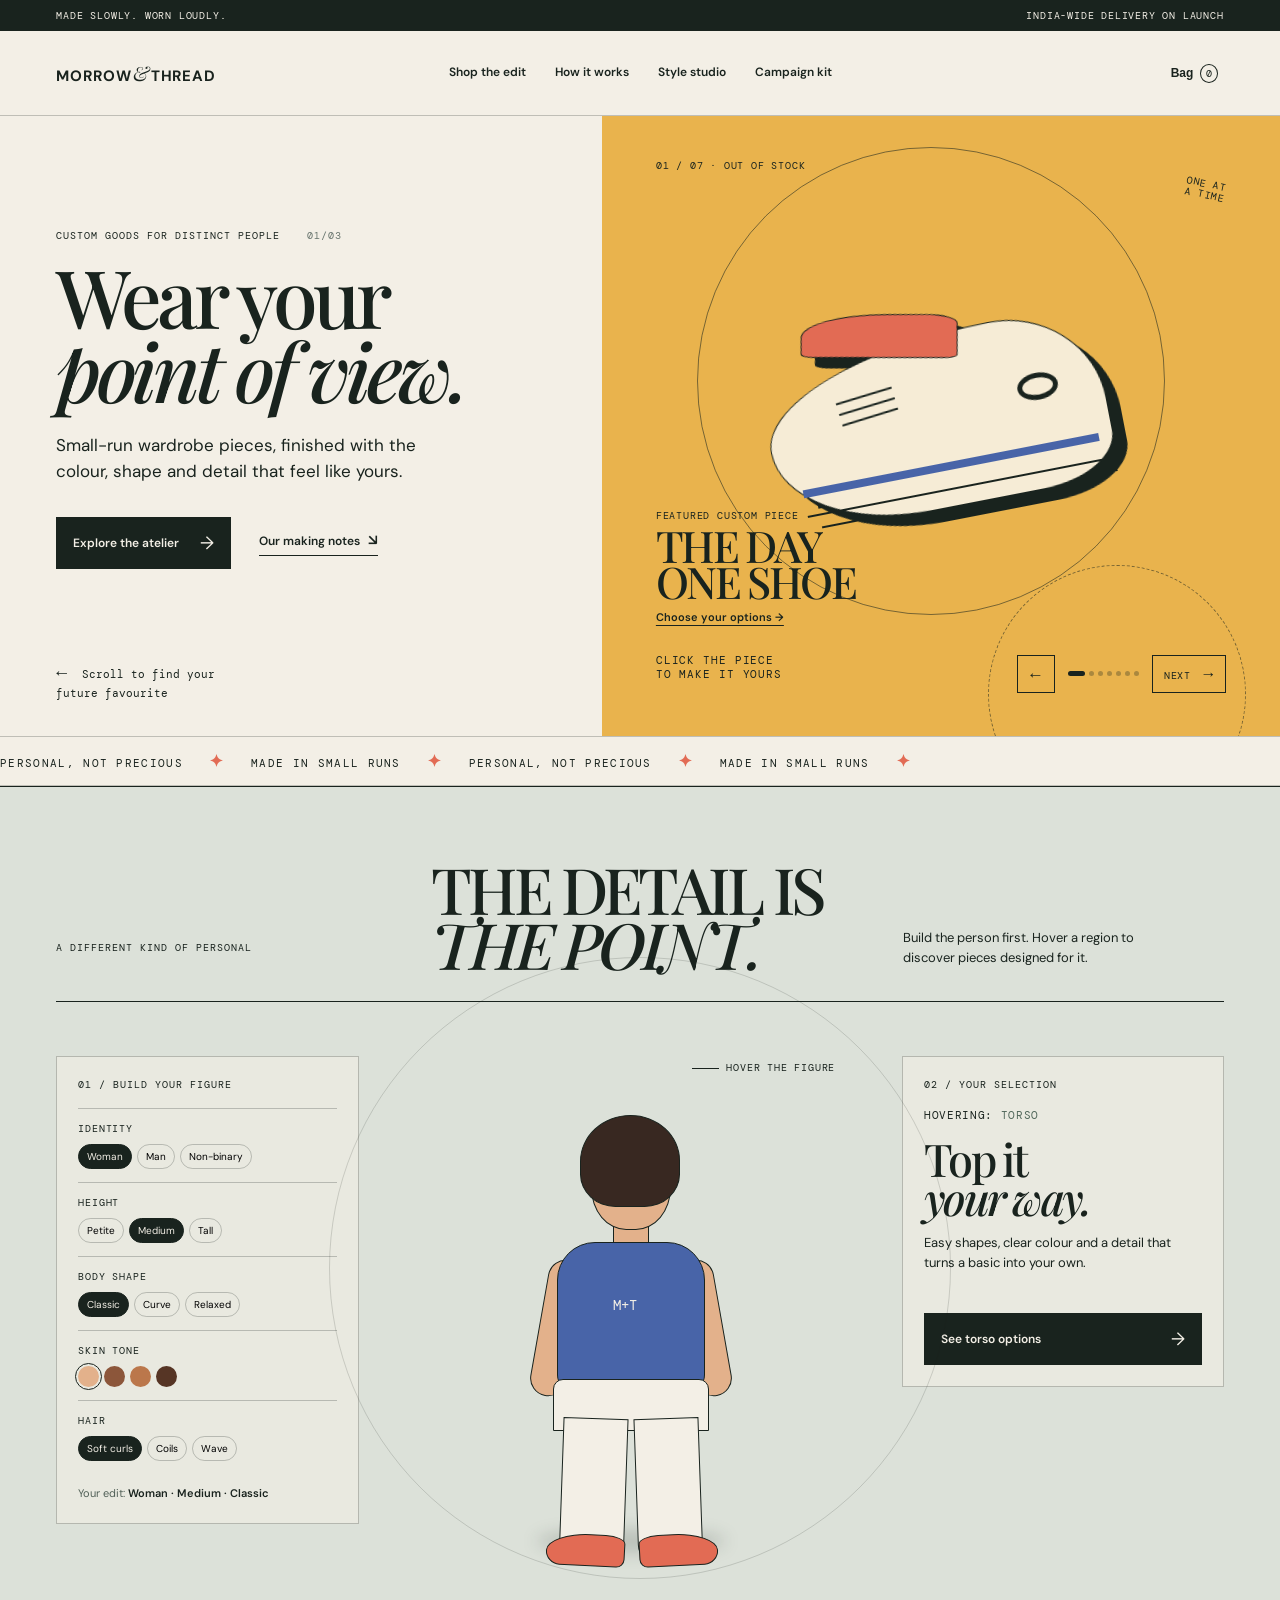
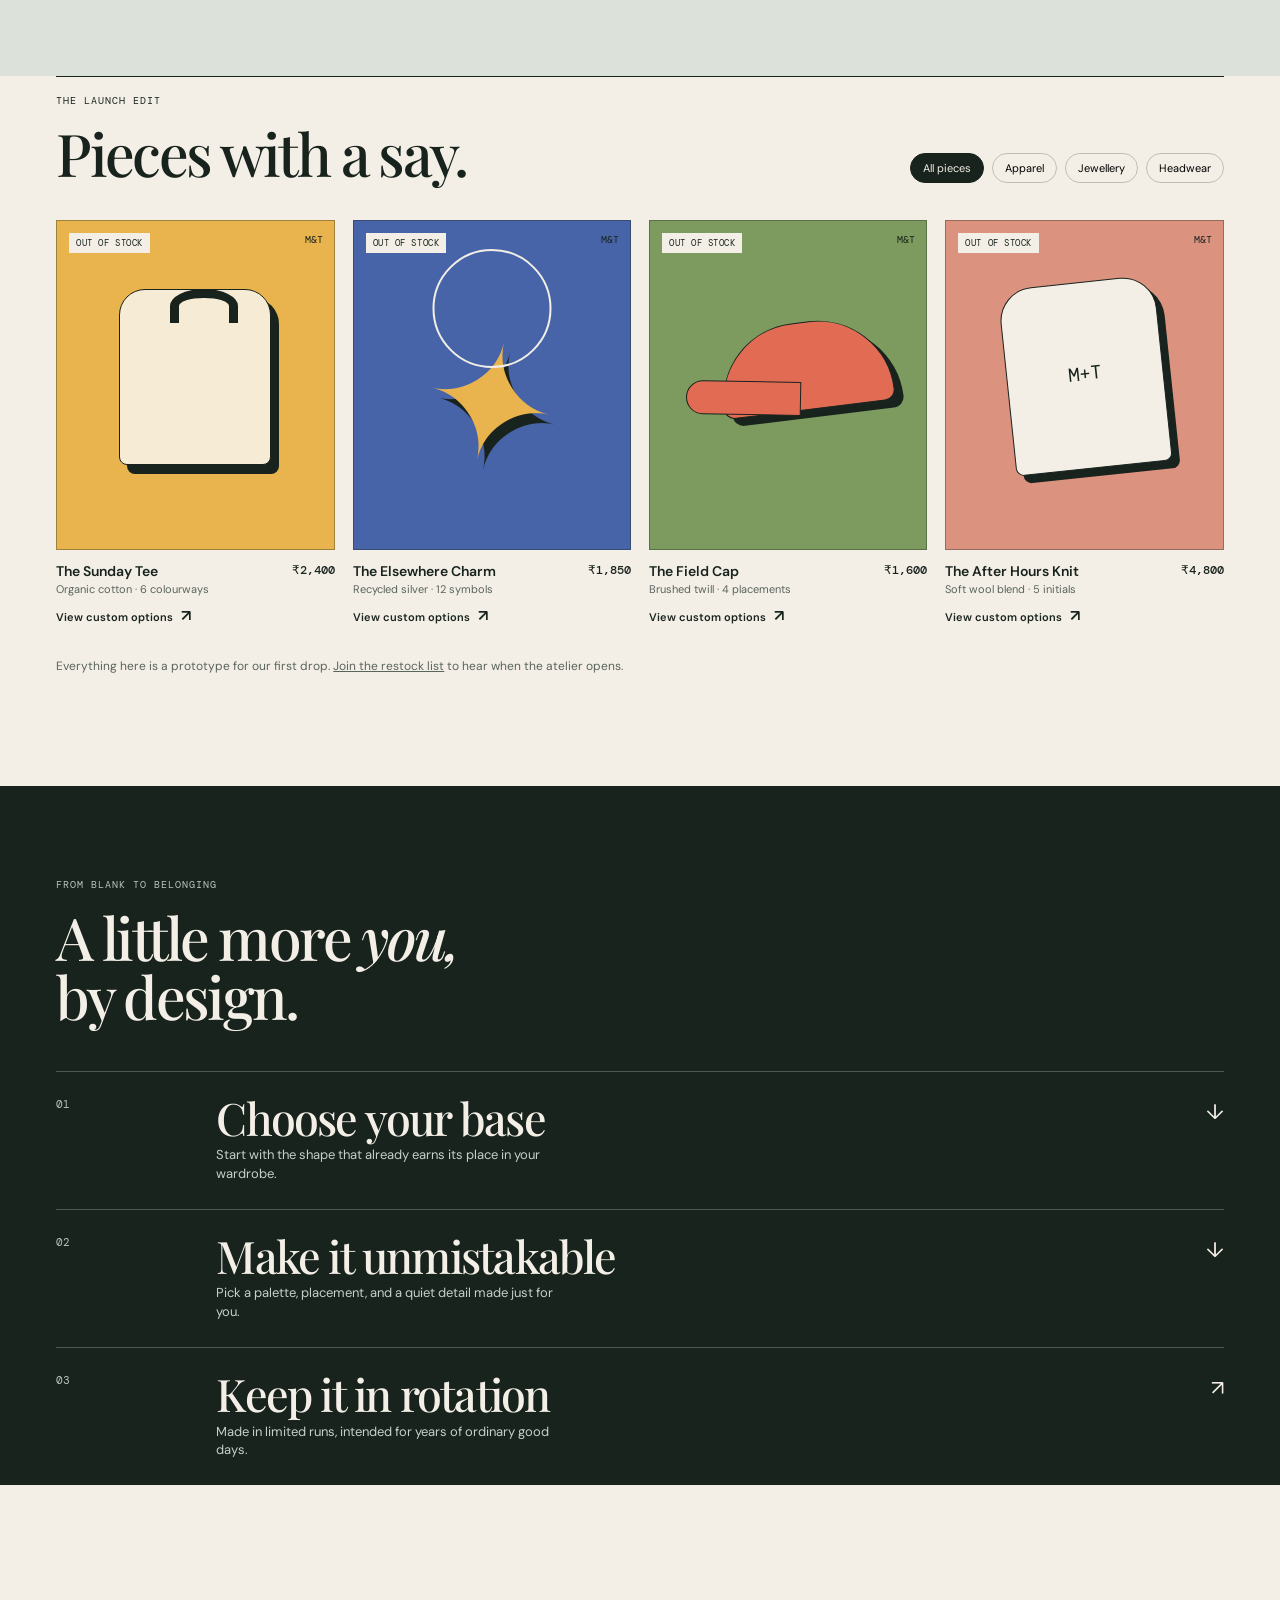
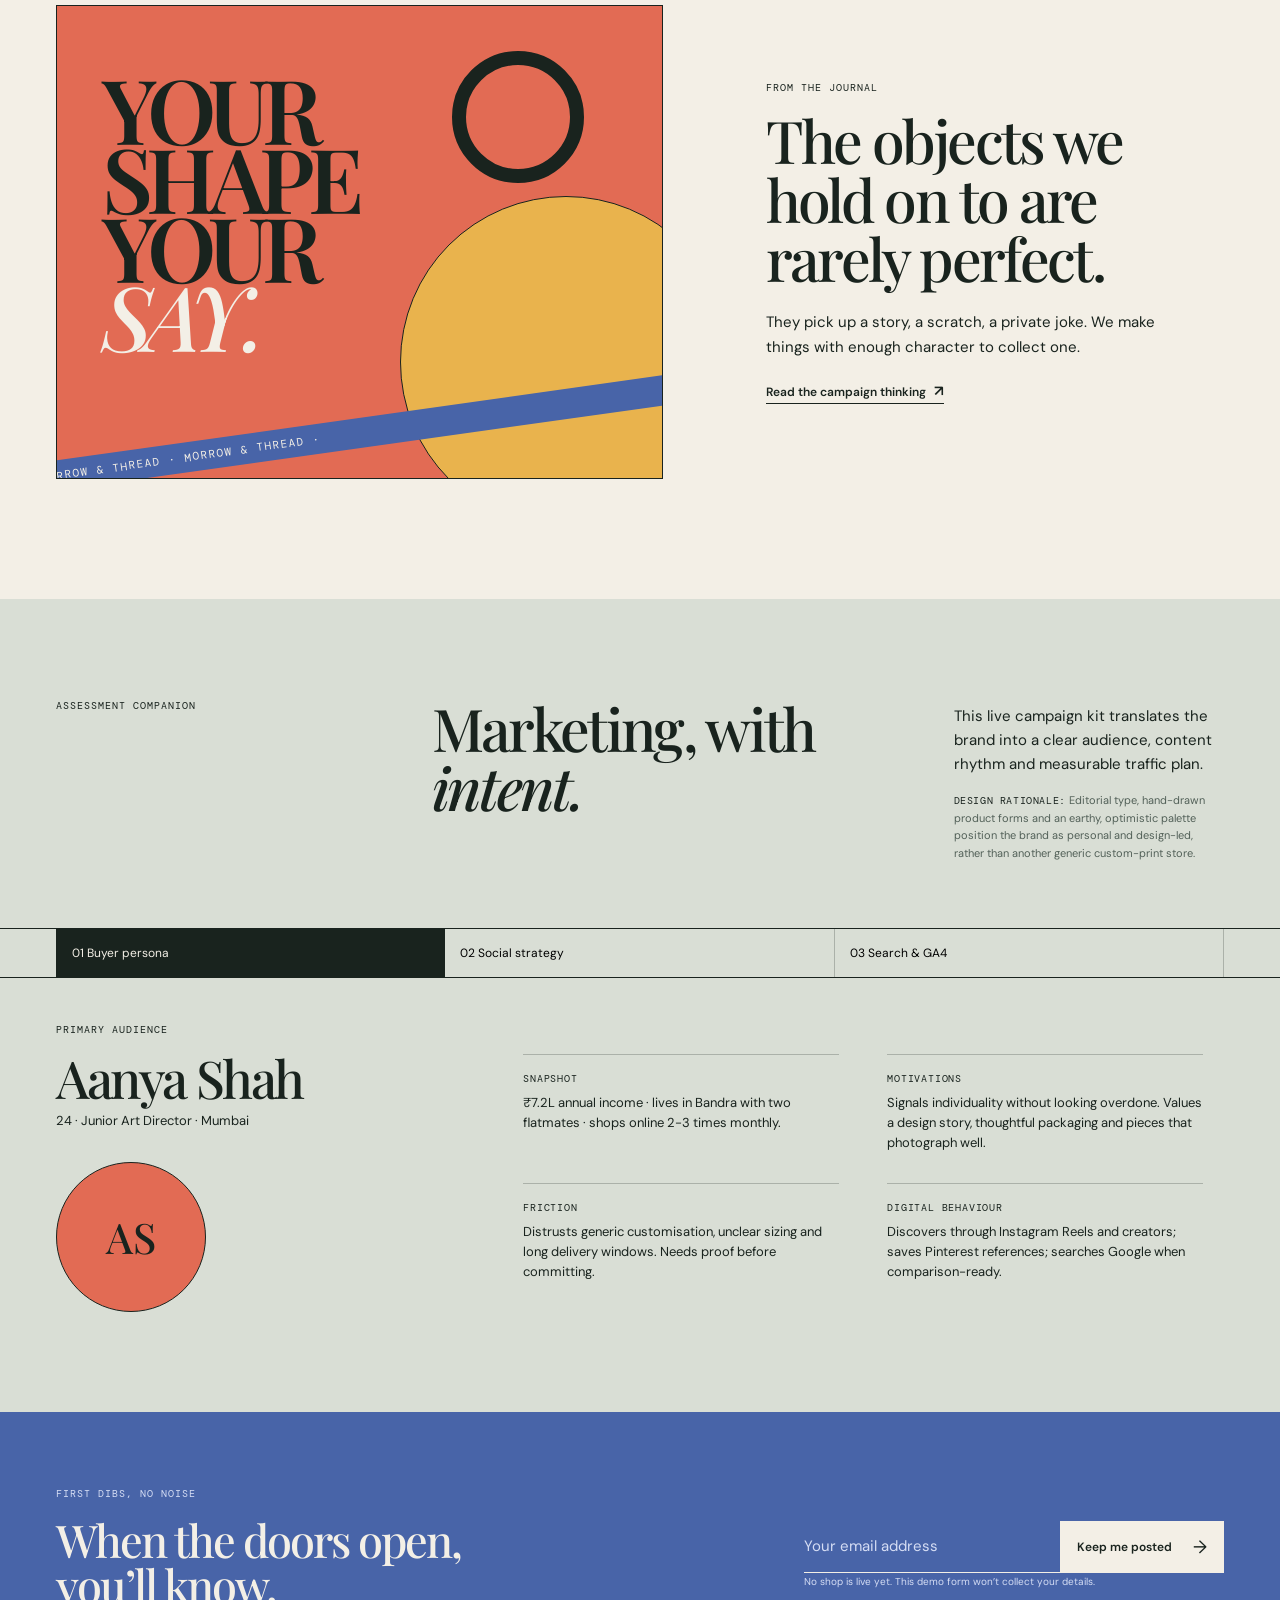
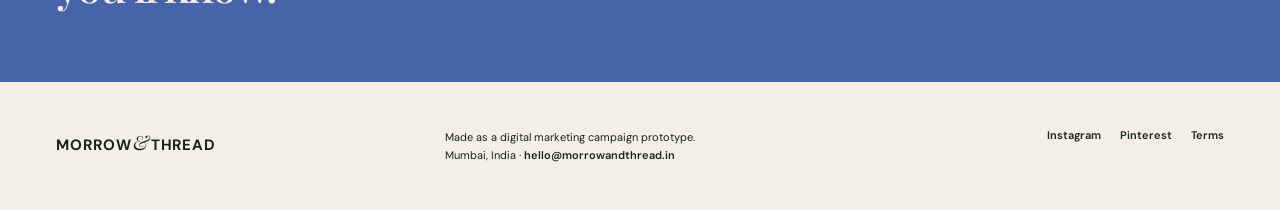
==== index.html @ e5c6a252 "Initial commit from Codex workspace" ====
<!doctype html>
<html lang="en">
  <head>
    <meta charset="UTF-8" />
    <meta name="viewport" content="width=device-width, initial-scale=1.0" />
    <meta name="description" content="Morrow & Thread - made-to-order expressive apparel, jewellery and headwear." />
    <meta name="theme-color" content="#f3efe6" />
    <title>Morrow & Thread - Wear Your Point of View</title>
    <link rel="preconnect" href="https://fonts.googleapis.com" />
    <link rel="preconnect" href="https://fonts.gstatic.com" crossorigin />
    <link href="https://fonts.googleapis.com/css2?family=DM+Mono:wght@400;500&family=DM+Sans:opsz,wght@9..40,400;9..40,500;9..40,600;9..40,700&family=Playfair+Display:ital,wght@0,500;0,600;1,500;1,600&display=swap" rel="stylesheet" />
    <link rel="stylesheet" href="styles.css" />
    <link rel="stylesheet" href="interactions.css" />
  </head>
  <body>
    <div class="utility"><span>Made slowly. Worn loudly.</span><span>India-wide delivery on launch</span></div>
    <header class="site-header">
      <a class="wordmark" href="#top" aria-label="Morrow and Thread home">MORROW<span>&amp;</span>THREAD</a>
      <button class="menu-toggle" aria-label="Open menu" aria-expanded="false"><i></i><i></i></button>
      <nav aria-label="Main navigation">
        <a href="#shop">Shop the edit</a>
        <a href="#process">How it works</a>
        <a href="#fit-studio">Style studio</a>
        <a href="#campaign">Campaign kit</a>
      </nav>
      <button class="bag" data-toast="The launch collection is currently unavailable.">Bag <span>0</span></button>
    </header>

    <main id="top">
      <section class="hero">
        <div class="hero-copy">
          <p class="eyebrow">Custom goods for distinct people <span>01/03</span></p>
          <h1>Wear your<br /><em>point of view.</em></h1>
          <p class="lede">Small-run wardrobe pieces, finished with the colour, shape and detail that feel like yours.</p>
          <div class="hero-actions"><a class="button button-dark" href="#shop">Explore the atelier <b>→</b></a><a class="text-link" href="#process">Our making notes <span>↘</span></a></div>
        </div>
        <section class="hero-art featured-edit" aria-label="Featured customisable items">
          <div class="feature-orbit orbit-one"></div><div class="feature-orbit orbit-two"></div><div class="feature-stamp">ONE AT<br />A TIME</div>
          <button class="feature-card" type="button" aria-label="Open custom shoe options">
            <span class="feature-status">01 / 07 · OUT OF STOCK</span>
            <span class="feature-object type-shoe" aria-hidden="true"><i></i><b></b></span>
            <span class="feature-copy"><small>Featured custom piece</small><strong>THE DAY<br />ONE SHOE</strong><em>Choose your colours →</em></span>
          </button>
          <div class="feature-controls"><button class="feature-prev" type="button" aria-label="Previous featured item">←</button><span class="feature-dots" aria-label="Featured item 1 of 7"></span><button class="feature-next" type="button" aria-label="Next featured item">NEXT <b>→</b></button></div>
          <p class="art-caption">CLICK THE PIECE<br />TO MAKE IT YOURS</p>
        </section>
        <div class="hero-note"><span>←</span> Scroll to find your<br />future favourite</div>
      </section>

      <section class="marquee" aria-label="Brand values"><div>PERSONAL, NOT PRECIOUS <b>✦</b> MADE IN SMALL RUNS <b>✦</b> PERSONAL, NOT PRECIOUS <b>✦</b> MADE IN SMALL RUNS <b>✦</b></div></section>

      <section class="fit-studio" id="fit-studio" aria-labelledby="studio-title">
        <div class="studio-title"><p class="eyebrow">A different kind of personal</p><h2 id="studio-title">THE DETAIL IS<br /><em>THE POINT.</em></h2><p>Build the person first. Hover a region to discover pieces designed for it.</p></div>
        <aside class="profile-panel" aria-label="Customise your figure">
          <p class="eyebrow">01 / Build your figure</p>
          <div class="profile-field"><label>Identity</label><div class="profile-options" data-style="identity"><button class="active" data-value="Woman">Woman</button><button data-value="Man">Man</button><button data-value="Non-binary">Non-binary</button></div></div>
          <div class="profile-field"><label>Height</label><div class="profile-options" data-style="height"><button data-value="Petite">Petite</button><button class="active" data-value="Medium">Medium</button><button data-value="Tall">Tall</button></div></div>
          <div class="profile-field"><label>Body shape</label><div class="profile-options" data-style="body"><button class="active" data-value="Classic">Classic</button><button data-value="Curve">Curve</button><button data-value="Relaxed">Relaxed</button></div></div>
          <div class="profile-field"><label>Skin tone</label><div class="skin-options" data-style="skin"><button class="skin-one active" data-value="Warm sand" aria-label="Warm sand skin tone"></button><button class="skin-two" data-value="Deep umber" aria-label="Deep umber skin tone"></button><button class="skin-three" data-value="Golden brown" aria-label="Golden brown skin tone"></button><button class="skin-four" data-value="Rich espresso" aria-label="Rich espresso skin tone"></button></div></div>
          <div class="profile-field"><label>Hair</label><div class="profile-options" data-style="hair"><button class="active" data-value="Soft curls">Soft curls</button><button data-value="Coils">Coils</button><button data-value="Wave">Wave</button></div></div>
          <p class="profile-readout">Your edit: <strong>Woman · Medium · Classic</strong></p>
        </aside>
        <div class="figure-stage">
          <p class="hover-hint">Hover the figure</p>
          <div class="person figure-woman tone-sand hair-curls" aria-label="Interactive customisable figure">
            <button class="hotspot hotspot-head" data-zone="head" aria-label="Explore headwear"></button>
            <button class="hotspot hotspot-torso" data-zone="torso" aria-label="Explore tops"></button>
            <button class="hotspot hotspot-waist" data-zone="waist" aria-label="Explore layers and belts"></button>
            <button class="hotspot hotspot-legs" data-zone="legs" aria-label="Explore trousers and skirts"></button>
            <button class="hotspot hotspot-feet" data-zone="feet" aria-label="Explore shoes"></button>
            <div class="figure-hair"></div><div class="figure-head"></div><div class="figure-neck"></div><div class="figure-torso"></div><div class="figure-arm arm-left"></div><div class="figure-arm arm-right"></div><div class="figure-hip"></div><div class="figure-leg leg-left"></div><div class="figure-leg leg-right"></div><div class="figure-foot foot-left"></div><div class="figure-foot foot-right"></div>
          </div>
          <span class="figure-shadow"></span><span class="zone-label">TORSO</span>
        </div>
        <aside class="region-panel" aria-live="polite"><p class="eyebrow">02 / Your selection</p><p class="region-kicker">Hovering: <span>Torso</span></p><h3>Top it<br /><em>your way.</em></h3><p class="region-description">Easy shapes, clear colour and a detail that turns a basic into your own.</p><div class="region-products"></div><button class="region-action button button-dark" type="button">See torso options <b>→</b></button></aside>
      </section>

      <section class="shop section-pad" id="shop">
        <div class="section-heading"><div><p class="eyebrow">The launch edit</p><h2>Pieces with a say.</h2></div><div class="filters" role="group" aria-label="Product category filters"><button class="active" data-filter="all">All pieces</button><button data-filter="apparel">Apparel</button><button data-filter="jewellery">Jewellery</button><button data-filter="headwear">Headwear</button></div></div>
        <div class="product-grid">
          <article class="product-card" data-category="apparel">
            <div class="product-image amber tshirt"><span class="sold">Out of stock</span><span class="product-mark">M&amp;T</span></div>
            <div class="product-meta"><div><h3>The Sunday Tee</h3><p>Organic cotton · 6 colourways</p></div><strong>₹2,400</strong></div>
            <button class="product-link" data-product="The Sunday Tee">View custom options <span>↗</span></button>
          </article>
          <article class="product-card" data-category="jewellery">
            <div class="product-image cobalt charm"><span class="sold">Out of stock</span><span class="product-mark">M&amp;T</span></div>
            <div class="product-meta"><div><h3>The Elsewhere Charm</h3><p>Recycled silver · 12 symbols</p></div><strong>₹1,850</strong></div>
            <button class="product-link" data-product="The Elsewhere Charm">View custom options <span>↗</span></button>
          </article>
          <article class="product-card" data-category="headwear">
            <div class="product-image moss cap"><span class="sold">Out of stock</span><span class="product-mark">M&amp;T</span></div>
            <div class="product-meta"><div><h3>The Field Cap</h3><p>Brushed twill · 4 placements</p></div><strong>₹1,600</strong></div>
            <button class="product-link" data-product="The Field Cap">View custom options <span>↗</span></button>
          </article>
          <article class="product-card" data-category="apparel">
            <div class="product-image rose sweater"><span class="sold">Out of stock</span><span class="product-mark">M&amp;T</span></div>
            <div class="product-meta"><div><h3>The After Hours Knit</h3><p>Soft wool blend · 5 initials</p></div><strong>₹4,800</strong></div>
            <button class="product-link" data-product="The After Hours Knit">View custom options <span>↗</span></button>
          </article>
        </div>
        <p class="stock-note">Everything here is a prototype for our first drop. <button data-toast="Thanks for your interest - we’ll share launch news soon.">Join the restock list</button> to hear when the atelier opens.</p>
      </section>

      <section class="process" id="process">
        <div class="section-pad"><p class="eyebrow">From blank to belonging</p><h2>A little more <em>you,</em><br />by design.</h2></div>
        <ol class="process-steps">
          <li><span>01</span><div><h3>Choose your base</h3><p>Start with the shape that already earns its place in your wardrobe.</p></div><b>↓</b></li>
          <li><span>02</span><div><h3>Make it unmistakable</h3><p>Pick a palette, placement, and a quiet detail made just for you.</p></div><b>↓</b></li>
          <li><span>03</span><div><h3>Keep it in rotation</h3><p>Made in limited runs, intended for years of ordinary good days.</p></div><b>↗</b></li>
        </ol>
      </section>

      <section class="journal section-pad" id="journal">
        <div class="journal-visual"><div class="poster-text">YOUR<br />SHAPE<br />YOUR<br /><em>SAY.</em></div><div class="ribbon">MORROW &amp; THREAD · MORROW &amp; THREAD · </div></div>
        <div class="journal-copy"><p class="eyebrow">From the journal</p><h2>The objects we hold on to are rarely perfect.</h2><p>They pick up a story, a scratch, a private joke. We make things with enough character to collect one.</p><a class="text-link" href="#campaign">Read the campaign thinking <span>↗</span></a></div>
      </section>

      <section class="campaign" id="campaign">
        <div class="campaign-title section-pad"><p class="eyebrow">Assessment companion</p><h2>Marketing, with<br /><em>intent.</em></h2><div><p>This live campaign kit translates the brand into a clear audience, content rhythm and measurable traffic plan.</p><p class="design-note"><strong>Design rationale:</strong> Editorial type, hand-drawn product forms and an earthy, optimistic palette position the brand as personal and design-led, rather than another generic custom-print store.</p></div></div>
        <div class="campaign-tabs" role="tablist" aria-label="Campaign kit sections"><button class="active" role="tab" data-panel="persona">01 Buyer persona</button><button role="tab" data-panel="social">02 Social strategy</button><button role="tab" data-panel="ads">03 Search &amp; GA4</button></div>
        <div class="campaign-panels section-pad">
          <article class="campaign-panel active" id="persona">
            <div class="persona-name"><p class="eyebrow">Primary audience</p><h3>Aanya Shah</h3><p class="persona-role">24 · Junior Art Director · Mumbai</p><div class="persona-avatar"><span>AS</span></div></div>
            <div class="persona-details"><div><p class="label">Snapshot</p><p>₹7.2L annual income · lives in Bandra with two flatmates · shops online 2-3 times monthly.</p></div><div><p class="label">Motivations</p><p>Signals individuality without looking overdone. Values a design story, thoughtful packaging and pieces that photograph well.</p></div><div><p class="label">Friction</p><p>Distrusts generic customisation, unclear sizing and long delivery windows. Needs proof before committing.</p></div><div><p class="label">Digital behaviour</p><p>Discovers through Instagram Reels and creators; saves Pinterest references; searches Google when comparison-ready.</p></div></div>
          </article>
          <article class="campaign-panel" id="social">
            <div class="social-intro"><p class="eyebrow">Instagram + Pinterest</p><h3>Inspire first.<br /><em>Convert with clarity.</em></h3><p>Instagram makes the process feel human; Pinterest captures high-intent style planners. Both lead to the customisation landing page.</p></div>
            <div class="calendar"><div class="calendar-head"><span>Week</span><span>Instagram</span><span>Pinterest</span></div><div><b>01</b><p><strong>Reel</strong> 3 ways to style the Sunday Tee</p><p><strong>Pin</strong> Capsule wardrobe colour story</p></div><div><b>02</b><p><strong>Carousel</strong> Choose the detail</p><p><strong>Pin</strong> Monogram placement guide</p></div><div><b>03</b><p><strong>Reel</strong> From sketch to stitch</p><p><strong>Pin</strong> Personal-gift ideas</p></div><div><b>04</b><p><strong>Creator post</strong> Aanya's edit</p><p><strong>Pin</strong> First-drop lookbook</p></div></div>
            <div class="social-samples"><div class="insta-sample"><small>@morrowandthread</small><b>YOUR<br />COLOUR<br />IS A<br /><em>CLUE.</em></b><span>Save this for later →</span></div><div><p class="label">Sample caption</p><p>Some colours belong in a moodboard. Some belong on you. Choose your starting point, then make the detail yours. #WearYourPointOfView #CustomStyle #MadeInIndia</p><p class="tiny">Objective: saves and landing-page visits · Audience: urban, style-led 20-30 year olds</p></div></div>
          </article>
          <article class="campaign-panel" id="ads">
            <div class="ad-plan"><p class="eyebrow">Google Search campaign</p><h3>“Make it yours”</h3><dl><dt>Objective</dt><dd>Qualified traffic &amp; restock-list leads</dd><dt>Audience</dt><dd>18-34, Mumbai / Delhi / Bengaluru; fashion and gifting intent</dd><dt>Keywords</dt><dd>custom t shirts india · personalised jewellery india · custom caps · unique gifts india · sustainable streetwear</dd><dt>Landing page</dt><dd>morrowandthread.in/launch-edit</dd><dt>Conversion</dt><dd>Restock-list form submission</dd></dl></div>
            <div class="ad-preview"><p class="ad-label">Sponsored · morrowandthread.in</p><h4>Custom Apparel &amp; Jewellery | Morrow &amp; Thread</h4><p>Make the everyday unmistakably yours. Discover small-run pieces with room for your point of view.</p><div class="ad-links"><span>Custom Tees</span><span>Personal Charms</span><span>Launch Edit</span></div></div>
            <div class="ga4"><p class="eyebrow">GA4 measurement plan</p><div><span>Awareness</span><strong>view_item_list</strong><p>Collection viewed</p></div><div><span>Consideration</span><strong>select_item</strong><p>Product option opened</p></div><div><span>Intent</span><strong>generate_lead</strong><p>Restock list submitted</p></div><div><span>Quality</span><strong>engaged_session</strong><p>60+ sec or 2+ pages</p></div></div>
          </article>
        </div>
      </section>

      <section class="newsletter"><div><p class="eyebrow">First dibs, no noise</p><h2>When the doors open,<br />you’ll know.</h2></div><form id="restock-form"><label class="sr-only" for="email">Email address</label><input id="email" type="email" placeholder="Your email address" required /><button class="button button-light" type="submit">Keep me posted <b>→</b></button><p class="form-note">No shop is live yet. This demo form won’t collect your details.</p></form></section>
    </main>

    <footer><a class="wordmark" href="#top">MORROW<span>&amp;</span>THREAD</a><p>Made as a digital marketing campaign prototype.<br />Mumbai, India · <a href="mailto:hello@morrowandthread.in">hello@morrowandthread.in</a></p><div><a href="#campaign">Instagram</a><a href="#campaign">Pinterest</a><a href="#campaign">Terms</a></div></footer>
    <dialog id="product-dialog"><button class="close-dialog" aria-label="Close">×</button><div class="dialog-art"><div class="mini-shirt"></div></div><div><p class="eyebrow">Customisation preview</p><h2 id="dialog-title">The Sunday Tee</h2><p>Choose a colour to preview the collection direction. The first drop is not open for orders yet.</p><div class="custom-options" aria-label="Customisation choices"></div><div class="swatches" aria-label="Colour options"><button class="swatch amber active" aria-label="Ochre"></button><button class="swatch cobalt" aria-label="Blue"></button><button class="swatch rose" aria-label="Rose"></button><button class="swatch moss" aria-label="Moss"></button></div><button class="button button-dark" data-toast="This item is out of stock. Join the restock list below for launch news.">Out of stock <b>↘</b></button></div></dialog>
    <div class="toast" role="status" aria-live="polite"></div>
    <script src="app.js"></script>
  </body>
</html>
---- styles.css ----
:root{--ink:#19231e;--paper:#f3efe6;--sun:#e9b34d;--coral:#e26b54;--blue:#4864a8;--moss:#7d9b5f;--line:rgba(25,35,30,.24);--display:'Playfair Display',Georgia,serif;--sans:'DM Sans',Arial,sans-serif;--mono:'DM Mono',monospace}*{box-sizing:border-box}html{scroll-behavior:smooth}body{margin:0;background:var(--paper);color:var(--ink);font-family:var(--sans);font-size:15px;line-height:1.45}.utility{height:31px;background:var(--ink);color:var(--paper);display:flex;justify-content:space-between;align-items:center;padding:0 4.4vw;font:10px var(--mono);letter-spacing:.08em;text-transform:uppercase}.site-header{height:85px;display:grid;grid-template-columns:1fr auto 1fr;align-items:center;padding:0 4.4vw;border-bottom:1px solid var(--line);position:relative;z-index:3;background:var(--paper)}.wordmark{font-size:15px;font-weight:700;letter-spacing:.06em;color:inherit;text-decoration:none}.wordmark span{font:italic 20px var(--display);padding:0 1px}.site-header nav{display:flex;gap:29px}.site-header nav a,.bag,footer a{color:inherit;text-decoration:none;font-size:12px;font-weight:600}.bag{border:0;background:none;justify-self:end;cursor:pointer}.bag span{font:10px var(--mono);border:1px solid var(--ink);border-radius:50%;padding:2px 5px;margin-left:3px}.menu-toggle{display:none}.hero{min-height:620px;display:grid;grid-template-columns:47% 53%;position:relative;overflow:hidden}.hero-copy{padding:8.8vw 4.4vw 6vw}.eyebrow{font:10px var(--mono);letter-spacing:.1em;text-transform:uppercase;margin:0 0 17px}.eyebrow span{margin-left:20px;color:#66736c}h1,h2,h3,p{margin-top:0}h1{font:500 clamp(52px,6.3vw,97px)/.92 var(--display);letter-spacing:-.055em;margin:0 0 25px}h1 em,h2 em,.poster-text em,.insta-sample em{font-weight:500}.lede{font-size:17px;line-height:1.55;max-width:390px;margin-bottom:32px}.hero-actions{display:flex;align-items:center;gap:28px}.button{border:0;text-decoration:none;display:inline-flex;gap:21px;align-items:center;justify-content:space-between;padding:14px 17px;font:600 12px var(--sans);cursor:pointer}.button b{font-size:18px;font-weight:400}.button-dark{background:var(--ink);color:var(--paper)}.button-light{background:var(--paper);color:var(--ink)}.text-link{font-size:12px;color:inherit;text-decoration:none;font-weight:600;border-bottom:1px solid var(--ink);padding-bottom:3px}.text-link span{font-size:15px;margin-left:5px}.hero-art{background:var(--sun);position:relative;overflow:hidden}.sun{position:absolute;width:69%;aspect-ratio:1;border:1px solid rgba(25,35,30,.55);border-radius:50%;top:5%;left:14%}.arch{position:absolute;border:1px solid var(--ink);width:47%;height:55%;border-radius:50% 50% 0 0;border-bottom:0;bottom:-5%;right:9%}.cap-object{position:absolute;top:17%;left:14%;width:141px;height:69px;background:var(--coral);border-radius:90px 90px 13px 13px;transform:rotate(-10deg);box-shadow:9px 8px 0 var(--ink)}.cap-object:after{content:"";position:absolute;width:86px;height:25px;background:var(--coral);left:-35px;bottom:4px;border-radius:30px 0 0 30px;transform:rotate(9deg);border-top:1px solid var(--ink)}.cap-object span{position:absolute;width:42px;height:17px;border:1px solid var(--ink);border-radius:50%;top:22px;left:49px}.sweater-object{width:246px;height:235px;background:#f6ecd6;position:absolute;right:18%;bottom:8%;border-radius:30% 30% 11% 11%;transform:rotate(7deg);border:1px solid var(--ink);box-shadow:12px 13px 0 var(--ink);overflow:hidden}.sweater-object:before,.sweater-object:after{content:"";position:absolute;width:103px;height:130px;background:#f6ecd6;border:1px solid var(--ink);top:25px}.sweater-object:before{left:-69px;transform:rotate(29deg);border-radius:40px 0 0 50px}.sweater-object:after{right:-69px;transform:rotate(-29deg);border-radius:0 40px 50px 0}.stripe{position:absolute;height:25px;width:110%;left:-5%;background:var(--blue);z-index:1}.stripe.one{top:76px}.stripe.two{top:128px;background:var(--coral)}.stripe.three{top:180px}.sweater-neck{position:absolute;z-index:2;width:75px;height:38px;border:12px solid var(--ink);border-bottom:0;border-radius:50% 50% 0 0;left:84px;top:-3px}.earring-object{position:absolute;left:27%;bottom:12%;width:63px;height:104px;border:13px solid var(--ink);border-radius:50%;transform:rotate(21deg)}.earring-object i{display:block;background:var(--paper);width:23px;height:23px;border-radius:50%;position:absolute;top:-38px;left:7px;border:5px solid var(--ink)}.art-caption{font:11px var(--mono);letter-spacing:.08em;position:absolute;bottom:5%;left:8%;line-height:1.3}.hero-note{position:absolute;bottom:35px;left:4.4%;font:11px var(--mono);line-height:1.4}.hero-note span{font-size:18px;margin-right:8px}.marquee{overflow:hidden;border-top:1px solid var(--line);border-bottom:1px solid var(--line);white-space:nowrap;padding:13px 0;font:11px var(--mono);letter-spacing:.12em}.marquee div{display:inline-block;animation:scroll 22s linear infinite}.marquee b{color:var(--coral);font-size:17px;margin:0 18px}@keyframes scroll{to{transform:translateX(-25%)}}.section-pad{padding-left:4.4vw;padding-right:4.4vw}.intro{padding-top:100px;padding-bottom:125px;display:grid;grid-template-columns:30% 1fr}.intro h2,.section-heading h2,.process h2,.journal h2,.campaign h2,.newsletter h2{font:500 clamp(38px,4.6vw,65px)/1 var(--display);letter-spacing:-.045em;margin:0}.intro>div{display:grid;grid-template-columns:1fr 260px;gap:45px}.intro>div>p{font-size:15px;line-height:1.6;margin:7px 0}.shop{padding-bottom:110px}.section-heading{border-top:1px solid var(--ink);padding-top:17px;display:flex;justify-content:space-between;align-items:end;margin-bottom:37px}.filters{display:flex;gap:8px;flex-wrap:wrap}.filters button{border:1px solid var(--line);background:none;padding:7px 12px;border-radius:20px;font:11px var(--sans);cursor:pointer}.filters button.active{background:var(--ink);color:var(--paper);border-color:var(--ink)}.product-grid{display:grid;grid-template-columns:repeat(4,1fr);gap:18px}.product-card.hidden{display:none}.product-image{height:330px;position:relative;overflow:hidden;border:1px solid rgba(25,35,30,.35)}.product-image.amber{background:var(--sun)}.product-image.cobalt{background:var(--blue)}.product-image.moss{background:var(--moss)}.product-image.rose{background:#db927f}.sold{position:absolute;z-index:2;top:12px;left:12px;padding:4px 7px;background:var(--paper);font:9px var(--mono);text-transform:uppercase;letter-spacing:.06em}.product-mark{font:10px var(--mono);position:absolute;right:11px;top:12px}.tshirt:before{content:"";width:150px;height:174px;background:#f6ecd6;border:1px solid var(--ink);position:absolute;left:50%;top:68px;transform:translateX(-50%);border-radius:26px 26px 8px 8px;box-shadow:8px 9px 0 var(--ink)}.tshirt:after{content:"";position:absolute;width:50px;height:25px;border:9px solid var(--ink);border-bottom:0;border-radius:50% 50% 0 0;left:calc(50% - 25px);top:68px}.charm:before{content:"✦";font:160px var(--display);color:var(--sun);position:absolute;left:50%;top:50%;transform:translate(-50%,-46%) rotate(13deg);text-shadow:8px 8px 0 var(--ink)}.charm:after{content:"";position:absolute;left:50%;top:28px;width:115px;height:115px;border:2px solid var(--paper);border-radius:50%;transform:translateX(-50%)}.cap:before{content:"";position:absolute;width:170px;height:86px;background:var(--coral);border:1px solid var(--ink);border-radius:100px 100px 14px 14px;left:50%;top:101px;transform:translateX(-40%) rotate(-7deg);box-shadow:8px 8px 0 var(--ink)}.cap:after{content:"";position:absolute;width:113px;height:32px;background:var(--coral);border:1px solid var(--ink);border-radius:35px 0 0 35px;left:36px;top:160px;transform:rotate(1deg)}.sweater:before{content:"";position:absolute;width:155px;height:185px;background:var(--paper);border:1px solid var(--ink);border-radius:34px 34px 8px 8px;left:50%;top:61px;transform:translateX(-50%) rotate(-6deg);box-shadow:7px 8px 0 var(--ink)}.sweater:after{content:"M+T";position:absolute;font:19px var(--mono);left:50%;top:140px;transform:translateX(-50%) rotate(-6deg)}.product-meta{display:flex;justify-content:space-between;gap:12px;margin-top:12px}.product-meta h3{font:600 14px var(--sans);margin:0 0 2px}.product-meta p{font-size:11px;margin:0;color:#59645d}.product-meta strong{font:500 12px var(--mono);white-space:nowrap}.product-link{border:0;background:none;padding:7px 0 0;color:var(--ink);font:600 11px var(--sans);cursor:pointer}.product-link span{font-size:16px;margin-left:5px}.stock-note{font-size:12px;margin:31px 0 0;color:#59645d}.stock-note button{padding:0;border:0;background:none;font:inherit;color:inherit;text-decoration:underline;cursor:pointer}.process{background:var(--ink);color:var(--paper);padding-top:92px;padding-bottom:0}.process .eyebrow{color:#b7c4bc}.process-steps{list-style:none;padding:45px 4.4vw 0;margin:0}.process-steps li{display:grid;grid-template-columns:12% 1fr auto;gap:20px;align-items:start;padding:25px 0;border-top:1px solid rgba(243,239,230,.25)}.process-steps li>span{font:11px var(--mono);color:#b7c4bc}.process-steps h3{font:500 clamp(27px,3.5vw,47px)/.95 var(--display);letter-spacing:-.04em;margin:0 0 7px}.process-steps p{max-width:350px;color:#c6d0ca;margin:0;font-size:13px}.process-steps b{font-size:21px;font-weight:400}.journal{padding-top:120px;padding-bottom:120px;display:grid;grid-template-columns:52% 1fr;gap:8vw;align-items:center}.journal-visual{height:474px;background:var(--coral);position:relative;border:1px solid var(--ink);overflow:hidden}.poster-text{font:600 clamp(55px,7vw,100px)/.77 var(--display);letter-spacing:-.08em;position:absolute;top:67px;left:45px;z-index:1}.poster-text em{color:var(--paper)}.journal-visual:before{content:"";position:absolute;width:330px;height:330px;border:1px solid var(--ink);border-radius:50%;right:-70px;bottom:-50px;background:var(--sun)}.journal-visual:after{content:"";position:absolute;width:104px;height:104px;border-radius:50%;border:14px solid var(--ink);right:78px;top:45px}.ribbon{position:absolute;bottom:30px;left:-20px;right:-20px;transform:rotate(-8deg);background:var(--blue);color:var(--paper);padding:8px 0;font:11px var(--mono);letter-spacing:.1em;white-space:nowrap}.journal-copy p:not(.eyebrow){font-size:15px;line-height:1.65;max-width:390px;margin:22px 0}.campaign{background:#d9ded5;padding-top:100px}.campaign-title{display:grid;grid-template-columns:30% 1fr 270px;gap:25px;padding-bottom:65px}.campaign-title p:last-child{line-height:1.6;margin-top:5px}.campaign-tabs{border-top:1px solid var(--ink);border-bottom:1px solid var(--ink);display:grid;grid-template-columns:repeat(3,1fr);padding:0 4.4vw}.campaign-tabs button{background:transparent;border:0;border-right:1px solid var(--line);text-align:left;padding:16px 15px;font:12px var(--sans);cursor:pointer}.campaign-tabs button:first-child{border-left:1px solid var(--line)}.campaign-tabs button.active{background:var(--ink);color:var(--paper)}.campaign-panels{padding-top:45px;padding-bottom:100px}.campaign-panel{display:none}.campaign-panel.active{display:grid}.persona-name{position:relative}.persona-name h3,.social-intro h3,.ad-plan h3{font:500 52px/.95 var(--display);letter-spacing:-.05em;margin:0 0 10px}.persona-role{font-size:13px}.persona-avatar{width:150px;height:150px;border-radius:50%;background:var(--coral);border:1px solid var(--ink);display:grid;place-items:center;margin-top:31px}.persona-avatar span{font:500 42px var(--display)}.persona-details{display:grid;grid-template-columns:repeat(2,1fr);gap:0 48px;max-width:680px;padding-top:31px}.persona-details>div{border-top:1px solid var(--line);padding:17px 0 23px}.persona-details p:last-child{font-size:13px;line-height:1.55;margin:0}.label{font:10px var(--mono);letter-spacing:.08em;text-transform:uppercase;margin-bottom:8px!important}.campaign-panel#persona{grid-template-columns:32% 1fr;gap:8%}.campaign-panel#social{grid-template-columns:28% 1fr;gap:7%;align-items:start}.social-intro h3{font-size:43px}.social-intro>p:last-child{font-size:13px;line-height:1.6}.calendar{border-top:1px solid var(--ink);font-size:12px}.calendar>div{display:grid;grid-template-columns:12% 44% 44%;border-bottom:1px solid var(--line);padding:12px 0;gap:10px}.calendar-head{font:10px var(--mono);letter-spacing:.08em;text-transform:uppercase}.calendar p{margin:0;line-height:1.45}.calendar strong{font:10px var(--mono);text-transform:uppercase;display:block;color:#57645b}.social-samples{grid-column:2;display:grid;grid-template-columns:230px 1fr;gap:26px;margin-top:27px}.insta-sample{height:230px;background:var(--sun);border:1px solid var(--ink);padding:14px;display:flex;flex-direction:column;justify-content:space-between}.insta-sample small{font:10px var(--mono)}.insta-sample b{font:500 35px/.82 var(--display);letter-spacing:-.06em}.insta-sample span{font:10px var(--mono)}.social-samples>div:last-child p:not(.label):not(.tiny){font:500 18px/1.35 var(--display);margin:0 0 18px}.tiny{font-size:10px;line-height:1.55;color:#526058}.campaign-panel#ads{grid-template-columns:30% 36% 1fr;gap:4%}.ad-plan h3{font-size:44px}.ad-plan dl{font-size:12px;margin:25px 0 0}.ad-plan dt{font:10px var(--mono);text-transform:uppercase;letter-spacing:.07em;margin-top:15px}.ad-plan dd{margin:3px 0;line-height:1.5}.ad-preview{align-self:center;background:white;border:1px solid #b9c0b8;padding:25px;box-shadow:7px 7px 0 rgba(25,35,30,.15)}.ad-label{font-size:10px;color:#527040;margin-bottom:8px}.ad-preview h4{font:500 21px/1.2 var(--display);color:#1c4b9c;margin:0 0 8px}.ad-preview>p:not(.ad-label){font-size:12px;line-height:1.5}.ad-links{display:flex;gap:14px;flex-wrap:wrap;color:#1c4b9c;font-size:10px}.ga4{border-left:1px solid var(--line);padding-left:25px}.ga4>div{border-top:1px solid var(--line);padding:12px 0}.ga4 span{display:block;font:10px var(--mono);text-transform:uppercase;color:#637168;margin-bottom:3px}.ga4 strong{font-size:13px}.ga4 p{font-size:11px;margin:2px 0 0}.newsletter{background:var(--blue);color:var(--paper);padding:75px 4.4vw;display:flex;justify-content:space-between;gap:50px}.newsletter .eyebrow{color:#d5ddf4}.newsletter h2{font-size:45px}.newsletter form{align-self:center;width:420px;display:grid;grid-template-columns:1fr auto;position:relative}.newsletter input{background:transparent;border:0;border-bottom:1px solid var(--paper);color:var(--paper);font:15px var(--sans);padding:13px 0;outline:none}.newsletter input::placeholder{color:#d5ddf4}.form-note{font-size:10px;color:#d5ddf4;position:absolute;top:54px;margin:0}.sr-only{position:absolute;width:1px;height:1px;overflow:hidden;clip:rect(0,0,0,0)}footer{padding:46px 4.4vw;display:grid;grid-template-columns:1fr 1fr 1fr;background:var(--paper)}footer p{font-size:11px;line-height:1.65;margin:0}footer div{justify-self:end;display:flex;gap:19px}footer a{font-size:11px}.toast{position:fixed;z-index:20;right:20px;bottom:20px;background:var(--ink);color:var(--paper);font-size:12px;max-width:315px;padding:13px 17px;opacity:0;transform:translateY(15px);pointer-events:none;transition:.25s}.toast.visible{opacity:1;transform:translateY(0)}dialog{border:0;padding:0;width:min(700px,92vw);background:var(--paper);color:var(--ink);box-shadow:0 20px 70px rgba(0,0,0,.22)}dialog::backdrop{background:rgba(25,35,30,.58);backdrop-filter:blur(3px)}dialog[open]{display:grid;grid-template-columns:42% 1fr}.close-dialog{position:absolute;right:11px;top:6px;border:0;background:none;font-size:29px;cursor:pointer;z-index:2}.dialog-art{background:var(--sun);min-height:355px;position:relative;overflow:hidden}.mini-shirt{width:160px;height:190px;background:var(--paper);border:1px solid var(--ink);border-radius:31px 31px 8px 8px;position:absolute;left:50%;top:80px;transform:translateX(-50%) rotate(-5deg);box-shadow:8px 8px 0 var(--ink)}dialog>div:last-of-type{padding:51px 37px}dialog h2{font:500 40px/1 var(--display);letter-spacing:-.04em;margin:0 0 14px}dialog p:not(.eyebrow){font-size:13px;line-height:1.6}.swatches{display:flex;gap:9px;margin:24px 0}.swatch{width:24px;height:24px;border-radius:50%;border:2px solid transparent;outline:1px solid var(--line);cursor:pointer}.swatch.active{border-color:var(--paper);outline:2px solid var(--ink)}.swatch.amber{background:var(--sun)}.swatch.cobalt{background:var(--blue)}.swatch.rose{background:#db927f}.swatch.moss{background:var(--moss)}
@media(max-width:800px){.utility{padding:0 5vw}.utility span:last-child{display:none}.site-header{height:70px;padding:0 5vw;grid-template-columns:1fr auto}.site-header nav,.bag{display:none}.menu-toggle{display:flex;width:27px;border:0;padding:0;background:none;flex-direction:column;gap:5px;cursor:pointer}.menu-toggle i{height:1px;background:var(--ink);width:100%}.site-header nav.open{display:flex;position:absolute;top:70px;left:0;right:0;background:var(--paper);border-bottom:1px solid var(--line);padding:22px 5vw;flex-direction:column;gap:18px}.hero{grid-template-columns:1fr;min-height:auto}.hero-copy{padding:75px 5vw 55px}.hero-art{height:480px}.hero-note{display:none}.intro{padding:75px 5vw;display:block}.intro>div{display:block}.intro>div>p{max-width:430px;margin-top:24px}.section-pad{padding-left:5vw;padding-right:5vw}.section-heading{display:block}.filters{margin-top:21px}.product-grid{grid-template-columns:repeat(2,1fr);gap:23px 12px}.product-image{height:260px}.process{padding-top:70px}.process-steps{padding-left:5vw;padding-right:5vw}.process-steps li{grid-template-columns:15% 1fr auto}.journal{padding:75px 5vw;grid-template-columns:1fr;gap:45px}.journal-visual{height:390px}.campaign{padding-top:75px}.campaign-title{padding:0 5vw 43px;display:block}.campaign-title p:last-child{max-width:430px;margin-top:23px}.campaign-tabs{padding:0 5vw;overflow-x:auto;width:100%}.campaign-tabs button{min-width:180px}.campaign-panels{padding:36px 5vw 70px}.campaign-panel#persona,.campaign-panel#social,.campaign-panel#ads{grid-template-columns:1fr;gap:30px}.persona-details{padding-top:0}.social-samples{grid-column:auto}.ga4{border-left:0;border-top:1px solid var(--line);padding:19px 0 0}.newsletter{padding:60px 5vw;display:block}.newsletter form{width:100%;margin-top:33px}footer{padding:37px 5vw;grid-template-columns:1fr;gap:24px}footer div{justify-self:start}dialog[open]{grid-template-columns:1fr}.dialog-art{display:none}}
@media(max-width:480px){h1{font-size:55px}.hero-actions{flex-direction:column;align-items:flex-start;gap:18px}.hero-art{height:390px}.sweater-object{transform:scale(.78) rotate(7deg);right:5%;bottom:2%}.cap-object{transform:scale(.75) rotate(-10deg);left:7%}.product-grid{grid-template-columns:1fr}.product-image{height:320px}.intro h2,.section-heading h2,.process h2,.journal h2,.campaign h2{font-size:42px}.process-steps li{grid-template-columns:20% 1fr auto}.process-steps h3{font-size:30px}.persona-details{grid-template-columns:1fr}.social-samples{grid-template-columns:1fr}.insta-sample{height:260px}.newsletter h2{font-size:37px}.newsletter form{grid-template-columns:1fr}.newsletter .button{margin-top:13px}.form-note{position:static;margin-top:12px}.poster-text{left:25px}}
.campaign-title>div p:first-child{line-height:1.6;margin:5px 0 16px}.campaign-title .design-note{font-size:11px;line-height:1.55;margin:0;color:#526058}.design-note strong{font:10px var(--mono);letter-spacing:.06em;text-transform:uppercase;color:var(--ink)}@media(max-width:800px){.campaign-title>div{max-width:430px;margin-top:23px}}
.featured-edit{isolation:isolate;background:var(--sun);cursor:default}.feature-orbit{position:absolute;border:1px solid rgba(25,35,30,.55);border-radius:50%;pointer-events:none;z-index:-1}.orbit-one{width:69%;aspect-ratio:1;top:5%;left:14%;animation:orbitPulse 7s ease-in-out infinite}.orbit-two{width:38%;aspect-ratio:1;bottom:-14%;right:5%;border-style:dashed;animation:spin 17s linear infinite}.feature-stamp{position:absolute;top:10%;right:8%;font:10px/1.1 var(--mono);letter-spacing:.08em;text-align:center;transform:rotate(12deg)}.feature-card{font:inherit;color:var(--ink);border:0;background:none;position:absolute;inset:0;width:100%;padding:0;text-align:inherit;cursor:pointer}.feature-card:focus-visible{outline:3px solid var(--ink);outline-offset:-6px}.feature-status{position:absolute;top:7%;left:8%;font:10px var(--mono);letter-spacing:.08em}.feature-object{position:absolute;left:50%;top:48%;display:block;transform:translate(-50%,-50%);filter:drop-shadow(12px 13px 0 var(--ink));animation:featureFloat 4.5s ease-in-out infinite}.feature-copy{position:absolute;left:8%;bottom:18%;display:flex;flex-direction:column;gap:5px}.feature-copy small{font:10px var(--mono);text-transform:uppercase;letter-spacing:.08em}.feature-copy strong{font:500 clamp(29px,3.4vw,48px)/.83 var(--display);letter-spacing:-.06em}.feature-copy em{font:11px var(--sans);font-style:normal;font-weight:600;margin-top:6px;text-decoration:underline;text-underline-offset:4px}.feature-controls{position:absolute;z-index:2;display:flex;align-items:center;gap:13px;right:8%;bottom:7%}.feature-controls button{border:1px solid var(--ink);color:var(--ink);background:transparent;height:38px;cursor:pointer;font:10px var(--mono);letter-spacing:.07em}.feature-prev{width:38px;font-size:17px!important}.feature-next{padding:0 11px}.feature-next b{font-size:16px;font-weight:400;margin-left:6px}.feature-dots{display:flex;gap:4px}.feature-dots i{display:block;width:5px;height:5px;background:rgba(25,35,30,.3);border-radius:50%;transition:.25s}.feature-dots i.active{width:17px;border-radius:4px;background:var(--ink)}.featured-edit .art-caption{left:8%;bottom:7%;z-index:2}.type-shoe{width:290px;height:150px;background:#f6ecd6;border:1px solid var(--ink);border-radius:70% 30% 23% 43%/50% 55% 26% 50%;transform:translate(-46%,-47%) rotate(-11deg)}.type-shoe:before{content:"";position:absolute;width:155px;height:42px;background:var(--coral);border:1px solid var(--ink);border-radius:55% 20% 8% 8%;top:-30px;left:49px;transform:rotate(11deg)}.type-shoe:after{content:"";position:absolute;left:23px;right:14px;bottom:16px;height:18px;border-top:8px solid var(--blue);border-bottom:2px solid var(--ink)}.type-shoe i{position:absolute;width:41px;height:27px;border:5px solid var(--ink);border-radius:50%;right:44px;top:58px}.type-shoe b{position:absolute;width:58px;border-top:2px solid var(--ink);top:47px;left:72px;transform:rotate(-6deg);box-shadow:0 11px 0 var(--ink),0 22px 0 var(--ink)}.type-tee{width:215px;height:230px;background:#f6ecd6;border:1px solid var(--ink);border-radius:28% 28% 9% 9%;transform:translate(-50%,-50%) rotate(7deg)}.type-tee:before,.type-tee:after{content:"";position:absolute;width:92px;height:121px;background:#f6ecd6;border:1px solid var(--ink);top:21px}.type-tee:before{left:-61px;transform:rotate(31deg);border-radius:40px 0 0 55px}.type-tee:after{right:-61px;transform:rotate(-31deg);border-radius:0 40px 55px 0}.type-tee i{position:absolute;width:70px;height:34px;border:11px solid var(--ink);border-bottom:0;border-radius:50% 50% 0 0;left:71px;top:-2px}.type-tee b{position:absolute;width:120%;height:24px;left:-10%;top:113px;background:var(--blue);border-top:1px solid var(--ink);border-bottom:1px solid var(--ink)}.type-pants,.type-lowers{width:185px;height:257px;background:#f6ecd6;border:1px solid var(--ink);border-radius:9px 9px 20px 20px;transform:translate(-50%,-49%) rotate(-5deg);clip-path:polygon(0 0,100% 0,93% 100%,55% 100%,50% 53%,45% 100%,7% 100%)}.type-pants:before,.type-lowers:before{content:"";position:absolute;top:24px;left:0;right:0;border-top:10px solid var(--coral);box-shadow:0 55px 0 var(--blue),0 110px 0 var(--coral)}.type-lowers{background:#bdd3a6;border-radius:35px 35px 25px 25px;clip-path:polygon(0 0,100% 0,91% 100%,57% 100%,50% 59%,43% 100%,9% 100%)}.type-lowers:before{border-color:var(--moss);box-shadow:0 55px 0 #e5b64f,0 110px 0 var(--moss)}.type-jewellery{width:164px;height:164px;border:16px solid var(--ink);border-radius:50%;transform:translate(-50%,-50%) rotate(-20deg);filter:none;animation:spin 11s linear infinite}.type-jewellery:before{content:"";position:absolute;width:66px;height:81px;background:var(--coral);border:1px solid var(--ink);border-radius:45% 45% 55% 55%;top:91px;left:34px;transform:rotate(21deg);box-shadow:6px 7px 0 var(--ink)}.type-jewellery:after{content:"✦";position:absolute;font:83px var(--display);color:var(--sun);top:16px;left:35px;text-shadow:4px 4px 0 var(--ink)}.type-headwear{width:230px;height:112px;background:var(--coral);border:1px solid var(--ink);border-radius:100px 100px 18px 18px;transform:translate(-40%,-50%) rotate(-8deg)}.type-headwear:before{content:"";position:absolute;width:139px;height:37px;background:var(--coral);border:1px solid var(--ink);border-radius:35px 0 0 35px;left:-57px;bottom:5px;transform:rotate(7deg)}.type-headwear:after{content:"M+T";position:absolute;font:16px var(--mono);left:85px;top:41px}.type-outfit{width:210px;height:265px;background:#f6ecd6;border:1px solid var(--ink);border-radius:33% 33% 9% 9%;transform:translate(-50%,-52%) rotate(6deg)}.type-outfit:before{content:"";position:absolute;width:179px;height:169px;border:1px solid var(--ink);border-top:13px solid var(--blue);background:repeating-linear-gradient(0deg,#f6ecd6 0 23px,var(--coral) 24px 43px);top:203px;left:14px;border-radius:9px 9px 31px 31px;clip-path:polygon(0 0,100% 0,91% 100%,58% 100%,50% 54%,42% 100%,9% 100%)}.type-outfit:after{content:"✦";position:absolute;font:40px var(--display);left:82px;top:78px}.feature-card.is-changing .feature-object{animation:featureOut .25s ease forwards}.feature-card.is-ready .feature-object{animation:featureIn .42s cubic-bezier(.2,.8,.2,1) both}@keyframes featureFloat{50%{margin-top:-11px;transform:translate(-50%,-50%) rotate(2deg)}}@keyframes featureOut{to{opacity:0;transform:translate(-50%,-66%) rotate(-11deg) scale(.86)}}@keyframes featureIn{from{opacity:0;transform:translate(-50%,-37%) scale(.86)}to{opacity:1;transform:translate(-50%,-50%) scale(1)}}@keyframes orbitPulse{50%{transform:scale(1.04);opacity:.55}}@keyframes spin{to{transform:rotate(360deg)}}.custom-options{display:flex;gap:6px;flex-wrap:wrap;margin:19px 0 -9px}.custom-options button{border:1px solid var(--line);background:transparent;color:var(--ink);padding:5px 8px;border-radius:16px;font:10px var(--sans);cursor:pointer}.custom-options button.active{background:var(--ink);color:var(--paper)}@media(max-width:800px){.feature-copy{bottom:20%}.featured-edit .art-caption{display:none}.feature-object{transform:translate(-50%,-50%) scale(.8)}.feature-status{top:8%;left:7%}.feature-controls{right:7%;bottom:8%}.type-shoe{transform:translate(-46%,-47%) scale(.8) rotate(-11deg)}.type-tee,.type-pants,.type-lowers,.type-headwear,.type-outfit{transform:translate(-50%,-50%) scale(.8)}.type-jewellery{transform:translate(-50%,-50%) scale(.8) rotate(-20deg)}}
---- interactions.css ----
/* Hero emphasis - the shoe enters and bounces as the strongest focal point. */
.featured-edit{transition:background-color .55s ease}.feature-object{animation:feature-bounce 4.6s cubic-bezier(.33,.01,.32,1) infinite}.type-shoe{animation:shoe-spotlight 4.8s cubic-bezier(.17,.67,.28,1.35) infinite;transform-origin:center bottom}.feature-card.is-ready .type-shoe{animation:shoe-enter .74s cubic-bezier(.17,.89,.32,1.45) both}.feature-card.is-ready .feature-object:not(.type-shoe){animation:feature-enter .62s cubic-bezier(.17,.89,.32,1.25) both}@keyframes shoe-spotlight{0%,55%,100%{transform:translate(-46%,-47%) rotate(-11deg) scale(1)}63%{transform:translate(-46%,-55%) rotate(-8deg) scale(1.18)}70%{transform:translate(-46%,-45%) rotate(-14deg) scale(.96)}77%{transform:translate(-46%,-50%) rotate(-10deg) scale(1.06)}}@keyframes shoe-enter{0%{opacity:0;transform:translate(-46%,-12%) rotate(-22deg) scale(.45)}55%{opacity:1;transform:translate(-46%,-55%) rotate(-6deg) scale(1.27)}76%{transform:translate(-46%,-43%) rotate(-14deg) scale(.94)}100%{transform:translate(-46%,-47%) rotate(-11deg) scale(1)}}@keyframes feature-enter{0%{opacity:0;transform:translate(-50%,-18%) scale(.5)}65%{opacity:1;transform:translate(-50%,-55%) scale(1.18)}82%{transform:translate(-50%,-45%) scale(.96)}100%{transform:translate(-50%,-50%) scale(1)}}@keyframes feature-bounce{0%,100%{margin-top:0}50%{margin-top:-14px}65%{margin-top:2px}78%{margin-top:-5px}}

/* Second-screen interactive fit studio. */
.fit-studio{background:#dce1d9;padding:74px 4.4vw 90px;display:grid;grid-template-columns:minmax(215px,.8fr) minmax(330px,1.15fr) minmax(245px,.85fr);gap:4.2vw;position:relative;overflow:hidden;border-top:1px solid var(--ink)}.fit-studio:before{content:"";position:absolute;width:620px;height:620px;border:1px solid rgba(25,35,30,.16);border-radius:50%;left:50%;top:170px;transform:translateX(-50%);pointer-events:none}.studio-title{grid-column:1/-1;display:grid;grid-template-columns:1fr 1.3fr 1fr;gap:4.2vw;align-items:end;border-bottom:1px solid var(--ink);padding-bottom:30px}.studio-title h2{grid-column:2;font:500 clamp(45px,5vw,76px)/.86 var(--display);letter-spacing:-.06em;margin:0}.studio-title>p:last-child{font-size:13px;line-height:1.55;margin:0 0 3px;max-width:235px}.profile-panel,.region-panel{align-self:start;background:rgba(243,239,230,.62);border:1px solid rgba(25,35,30,.25);padding:21px}.profile-field{border-top:1px solid var(--line);padding:13px 0}.profile-field label{font:10px var(--mono);letter-spacing:.08em;text-transform:uppercase;display:block;margin-bottom:9px}.profile-options,.skin-options{display:flex;flex-wrap:wrap;gap:5px}.profile-options button{background:transparent;border:1px solid var(--line);border-radius:15px;padding:5px 8px;font:10px var(--sans);cursor:pointer}.profile-options button.active{background:var(--ink);border-color:var(--ink);color:var(--paper)}.skin-options button{width:21px;height:21px;border-radius:50%;border:2px solid transparent;cursor:pointer}.skin-options button.active{outline:1px solid var(--ink);outline-offset:2px}.skin-one{background:#e3b18b}.skin-two{background:#8c563a}.skin-three{background:#bb774b}.skin-four{background:#563525}.profile-readout{font-size:11px;line-height:1.55;margin:11px 0 0;color:#516057}.profile-readout strong{font-weight:600;color:var(--ink)}
.figure-stage{height:530px;position:relative;display:grid;place-items:center}.hover-hint{position:absolute;right:3%;top:1%;font:10px var(--mono);letter-spacing:.08em;text-transform:uppercase;margin:0}.hover-hint:before{content:"";display:inline-block;width:27px;border-top:1px solid var(--ink);vertical-align:middle;margin-right:7px}.person{position:relative;height:432px;width:240px;z-index:1;--skin:#e3b18b;--hair:#382821;--torso:#4864a8;--bottom:#f3efe6;transition:transform .35s ease}.person:hover{transform:translateY(-7px) scale(1.015)}.figure-shadow{position:absolute;width:190px;height:24px;background:rgba(25,35,30,.17);filter:blur(8px);border-radius:50%;bottom:33px}.figure-head{position:absolute;width:80px;height:96px;background:var(--skin);border:1px solid var(--ink);border-radius:47% 47% 44% 44%;left:80px;top:29px;z-index:3}.figure-hair{position:absolute;width:100px;height:92px;background:var(--hair);border:1px solid var(--ink);border-radius:51% 50% 36% 36%;left:69px;top:10px;z-index:4}.hair-coils .figure-hair{border-radius:48% 52% 42% 46%;box-shadow:-15px 12px 0 var(--hair),16px 13px 0 var(--hair)}.hair-wave .figure-hair{height:115px;border-radius:62% 38% 50% 47%;transform:rotate(9deg)}.figure-neck{position:absolute;z-index:2;width:36px;height:37px;background:var(--skin);border:1px solid var(--ink);left:102px;top:111px}.figure-torso{position:absolute;z-index:2;width:148px;height:150px;background:var(--torso);border:1px solid var(--ink);border-radius:38px 38px 17px 17px;left:46px;top:137px;overflow:hidden}.figure-torso:after{content:"M+T";font:14px var(--mono);position:absolute;top:53px;left:55px;color:var(--paper)}.figure-arm{position:absolute;z-index:1;width:36px;height:138px;background:var(--skin);border:1px solid var(--ink);border-radius:20px;top:154px}.arm-left{left:28px;transform:rotate(10deg)}.arm-right{right:28px;transform:rotate(-10deg)}.figure-hip{position:absolute;z-index:2;width:156px;height:52px;background:var(--bottom);border:1px solid var(--ink);left:42px;top:274px;border-radius:10px 10px 0 0}.figure-leg{position:absolute;z-index:2;width:65px;height:147px;background:var(--bottom);border:1px solid var(--ink);top:313px}.leg-left{left:50px;transform:rotate(2deg);border-radius:0 0 21px 13px}.leg-right{right:50px;transform:rotate(-2deg);border-radius:0 0 13px 21px}.figure-foot{position:absolute;z-index:3;width:79px;height:32px;background:#e26b54;border:1px solid var(--ink);bottom:-29px;border-radius:80% 36% 12px 20px}.foot-left{left:35px;transform:rotate(3deg)}.foot-right{right:33px;transform:scaleX(-1) rotate(3deg)}.figure-man .figure-torso{width:162px;left:39px;border-radius:24px 24px 13px 13px}.figure-man .figure-hip{width:166px;left:37px}.figure-curve .figure-torso{width:165px;left:37px;border-radius:48px 48px 20px 20px}.figure-relaxed .figure-torso{width:175px;left:32px}.figure-petite{transform:scale(.87);transform-origin:center bottom}.figure-tall{transform:scale(1.12);transform-origin:center bottom}.tone-umber{--skin:#8c563a}.tone-golden{--skin:#bb774b}.tone-espresso{--skin:#563525}
.hotspot{position:absolute;z-index:12;border:0;background:transparent;cursor:pointer;border-radius:50%;transition:background .2s,outline .2s}.hotspot:hover,.hotspot.active,.hotspot:focus-visible{background:rgba(233,179,77,.31);outline:1px solid var(--ink);outline-offset:3px}.hotspot-head{width:105px;height:125px;top:0;left:67px}.hotspot-torso{width:185px;height:146px;top:137px;left:27px;border-radius:36px}.hotspot-waist{width:178px;height:55px;top:269px;left:31px;border-radius:10px}.hotspot-legs{width:163px;height:154px;top:310px;left:38px;border-radius:8px}.hotspot-feet{width:190px;height:49px;bottom:-32px;left:24px;border-radius:20px}.zone-label{position:absolute;top:41%;left:50%;transform:translateX(-50%);font:10px var(--mono);letter-spacing:.12em;opacity:0;transition:.2s}.figure-stage:has(.hotspot:hover) .zone-label{opacity:1;transform:translate(-50%,-15px)}.region-kicker{font:11px var(--mono);text-transform:uppercase;letter-spacing:.06em;margin:0 0 17px}.region-kicker span{color:#50675a}.region-panel h3{font:500 45px/.87 var(--display);letter-spacing:-.06em;margin:0 0 16px}.region-description{font-size:13px;line-height:1.55;margin:0 0 21px}.region-products{display:grid;grid-template-columns:repeat(2,1fr);gap:8px;margin-bottom:19px}.region-product{height:107px;padding:10px;background:var(--sun);border:1px solid var(--ink);display:flex;flex-direction:column;justify-content:space-between;cursor:pointer;transition:transform .2s}.region-product:hover{transform:translate(-3px,-3px);box-shadow:4px 4px 0 var(--ink)}.region-product:nth-child(2){background:var(--coral)}.region-product:nth-child(3){background:var(--blue);color:var(--paper)}.region-product small{font:9px var(--mono);text-transform:uppercase;letter-spacing:.08em}.region-product strong{font:500 20px/.9 var(--display);letter-spacing:-.05em}.region-action{width:100%}
@media(max-width:900px){.fit-studio{grid-template-columns:1fr 1fr;gap:24px;padding:58px 5vw}.studio-title{grid-template-columns:1fr 1fr;gap:20px}.studio-title .eyebrow{display:none}.studio-title h2{grid-column:auto}.profile-panel{grid-column:1}.figure-stage{grid-column:2;grid-row:2/4;height:620px}.region-panel{grid-column:1}.person{transform:scale(.9)}.person:hover{transform:translateY(-7px) scale(.92)}}@media(max-width:600px){.fit-studio{display:flex;flex-direction:column;padding:55px 5vw}.studio-title{display:block}.studio-title h2{font-size:50px;margin-bottom:19px}.profile-panel,.region-panel{width:100%}.figure-stage{width:100%;height:485px;order:2}.profile-panel{order:1}.region-panel{order:3}.person{transform:scale(.81);transform-origin:center bottom}.person:hover{transform:translateY(-5px) scale(.83)}.hover-hint{right:0}.figure-shadow{bottom:18px}.fit-studio:before{top:340px;width:430px;height:430px}.feature-copy strong{font-size:36px}}

/* Make the lead product feel tactile and unmistakable. */
.type-shoe{width:340px;height:175px}.feature-card:hover .type-shoe{animation:shoe-hover-pop 1.05s cubic-bezier(.17,.89,.32,1.35) infinite;filter:drop-shadow(16px 18px 0 var(--ink))}@keyframes shoe-hover-pop{0%,100%{transform:translate(-46%,-47%) rotate(-11deg) scale(1.04)}45%{transform:translate(-46%,-59%) rotate(-6deg) scale(1.25)}70%{transform:translate(-46%,-43%) rotate(-14deg) scale(1.1)}}

.region-product span{font:9px var(--mono);text-transform:uppercase;letter-spacing:.06em;opacity:.7}.region-product:focus-visible{outline:2px solid var(--ink);outline-offset:2px}
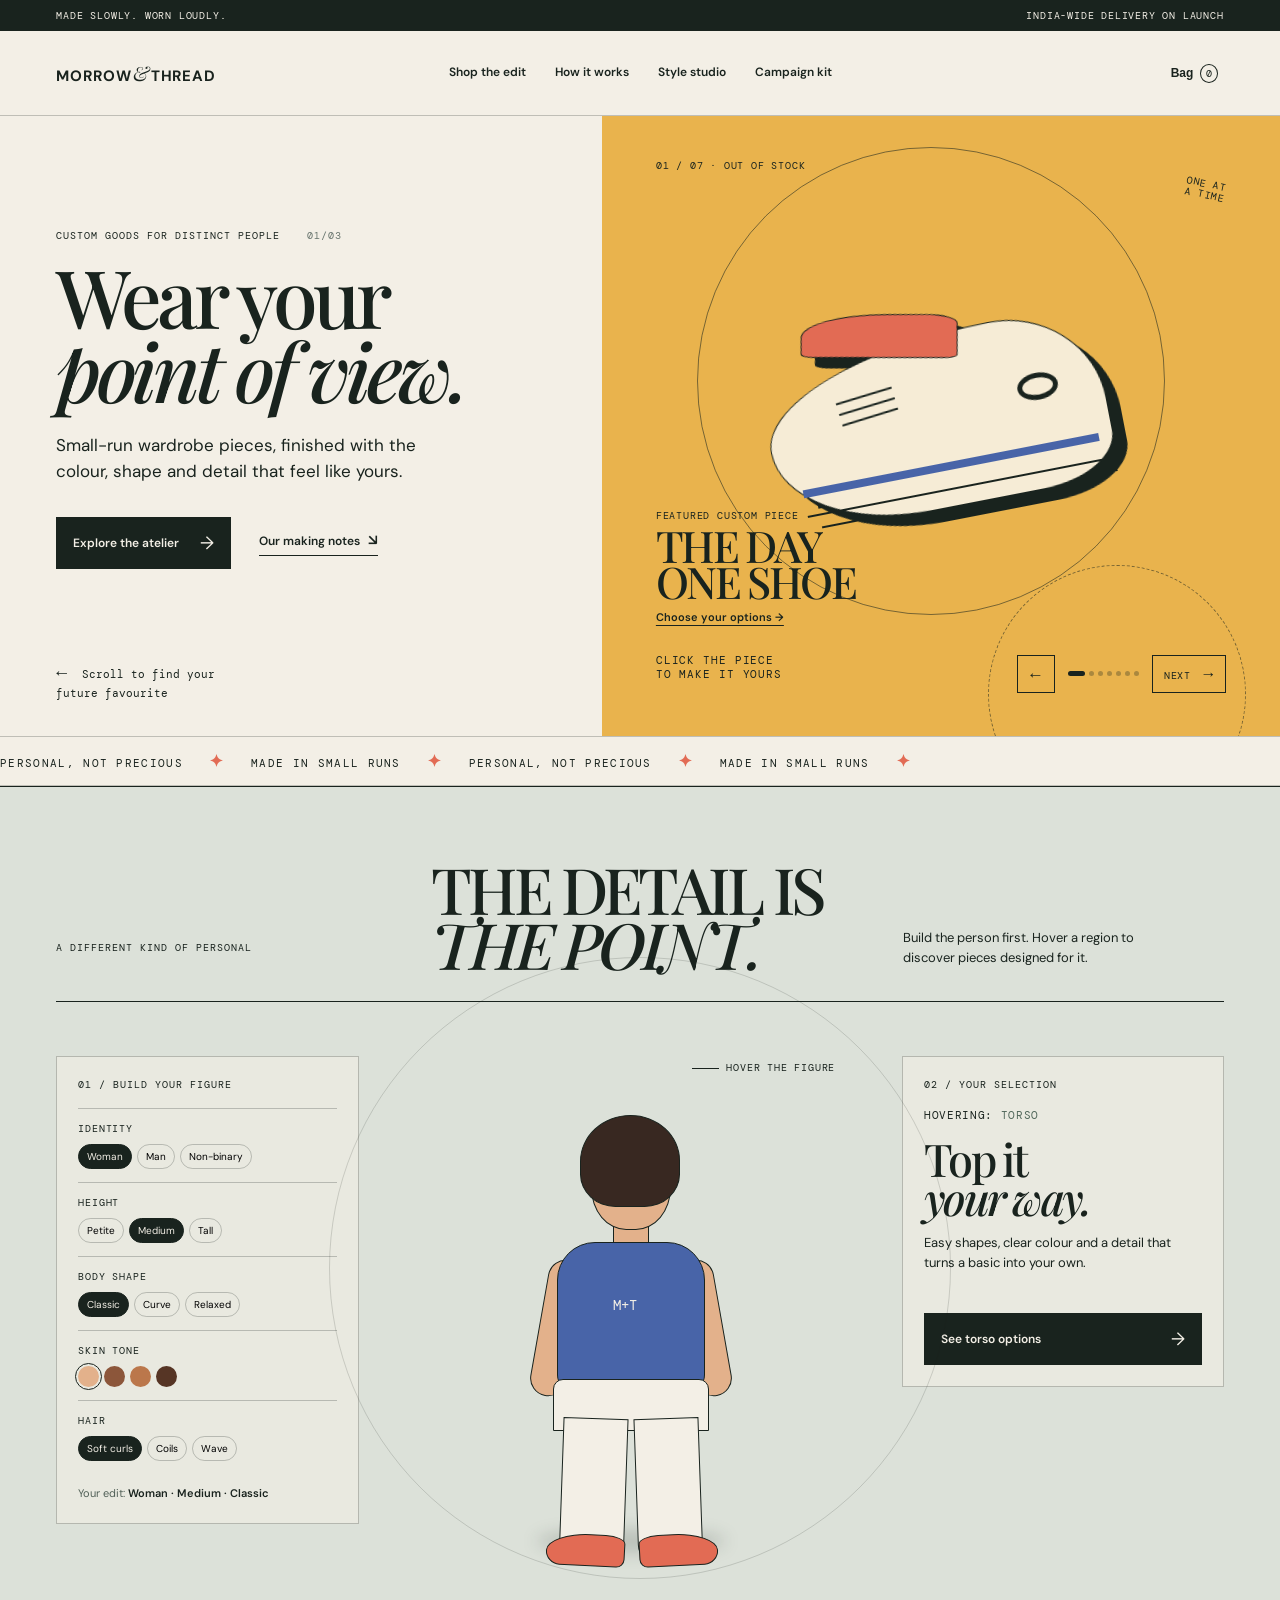
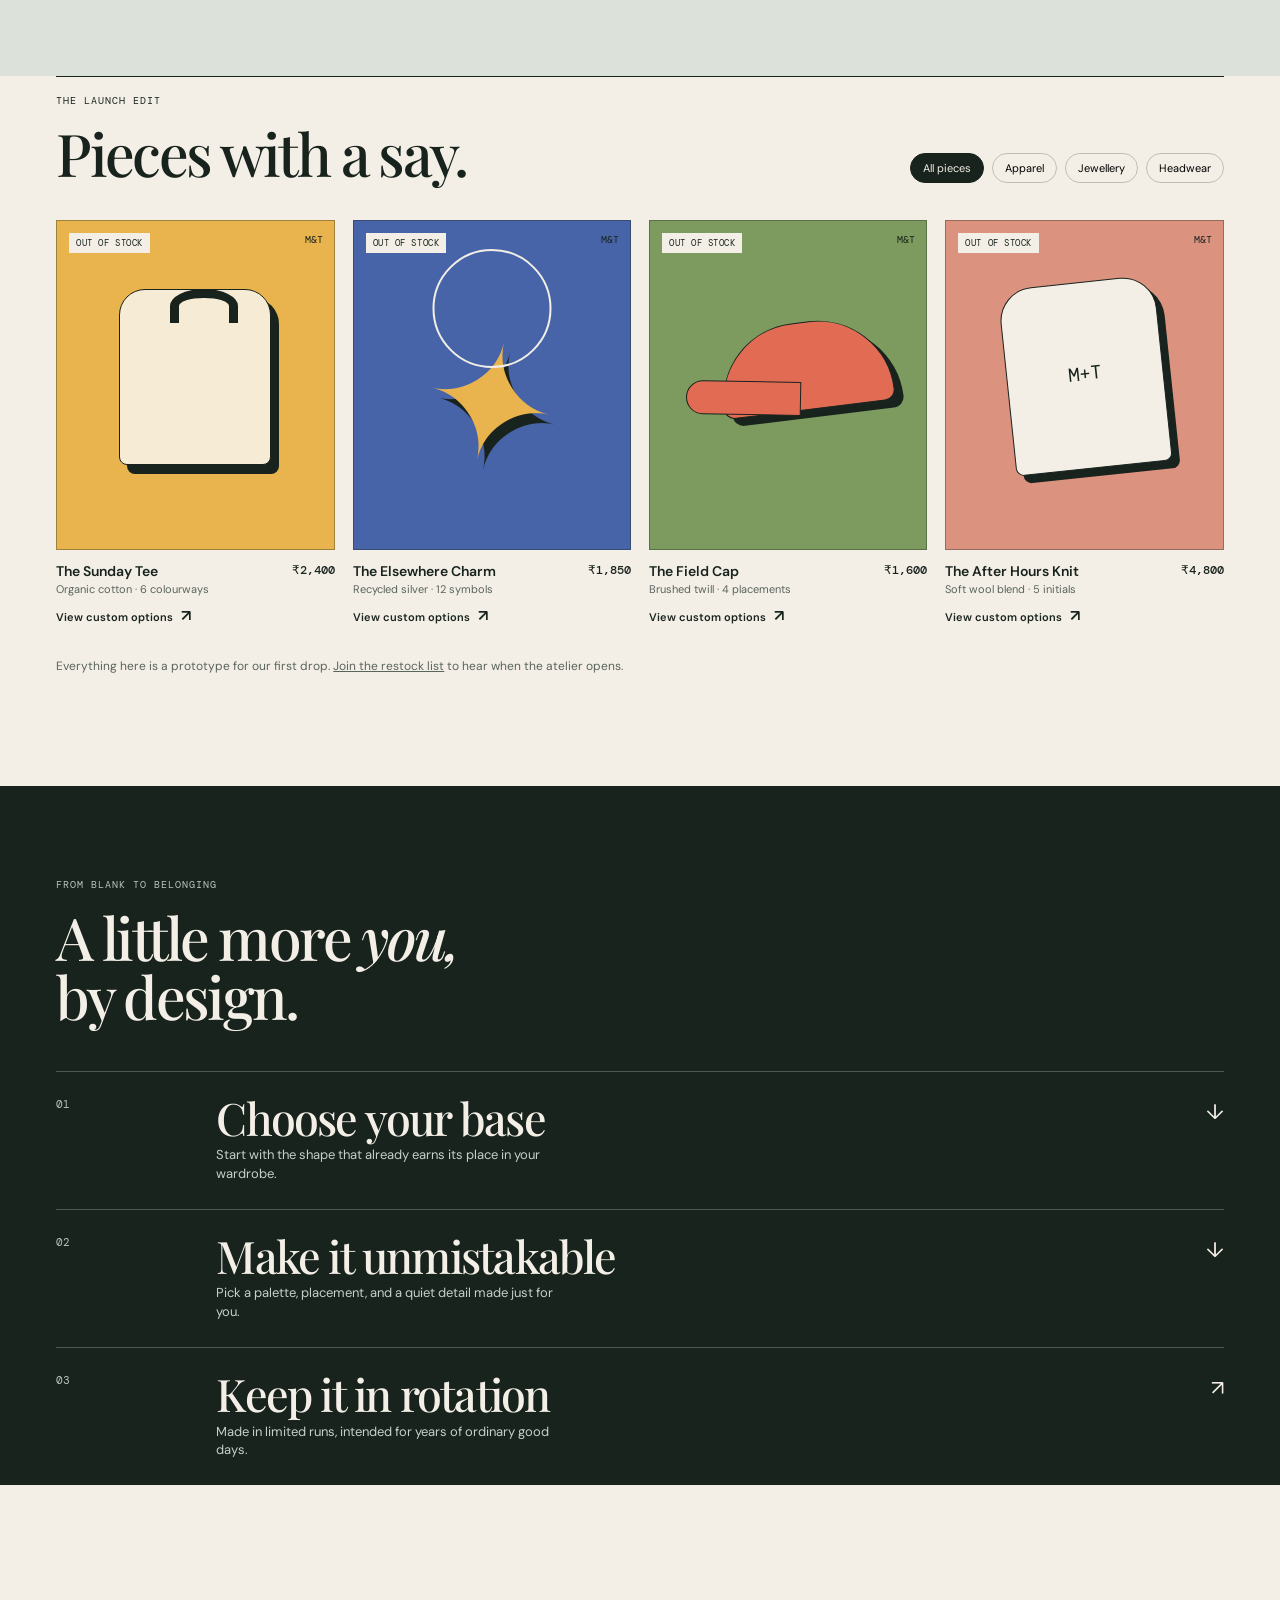
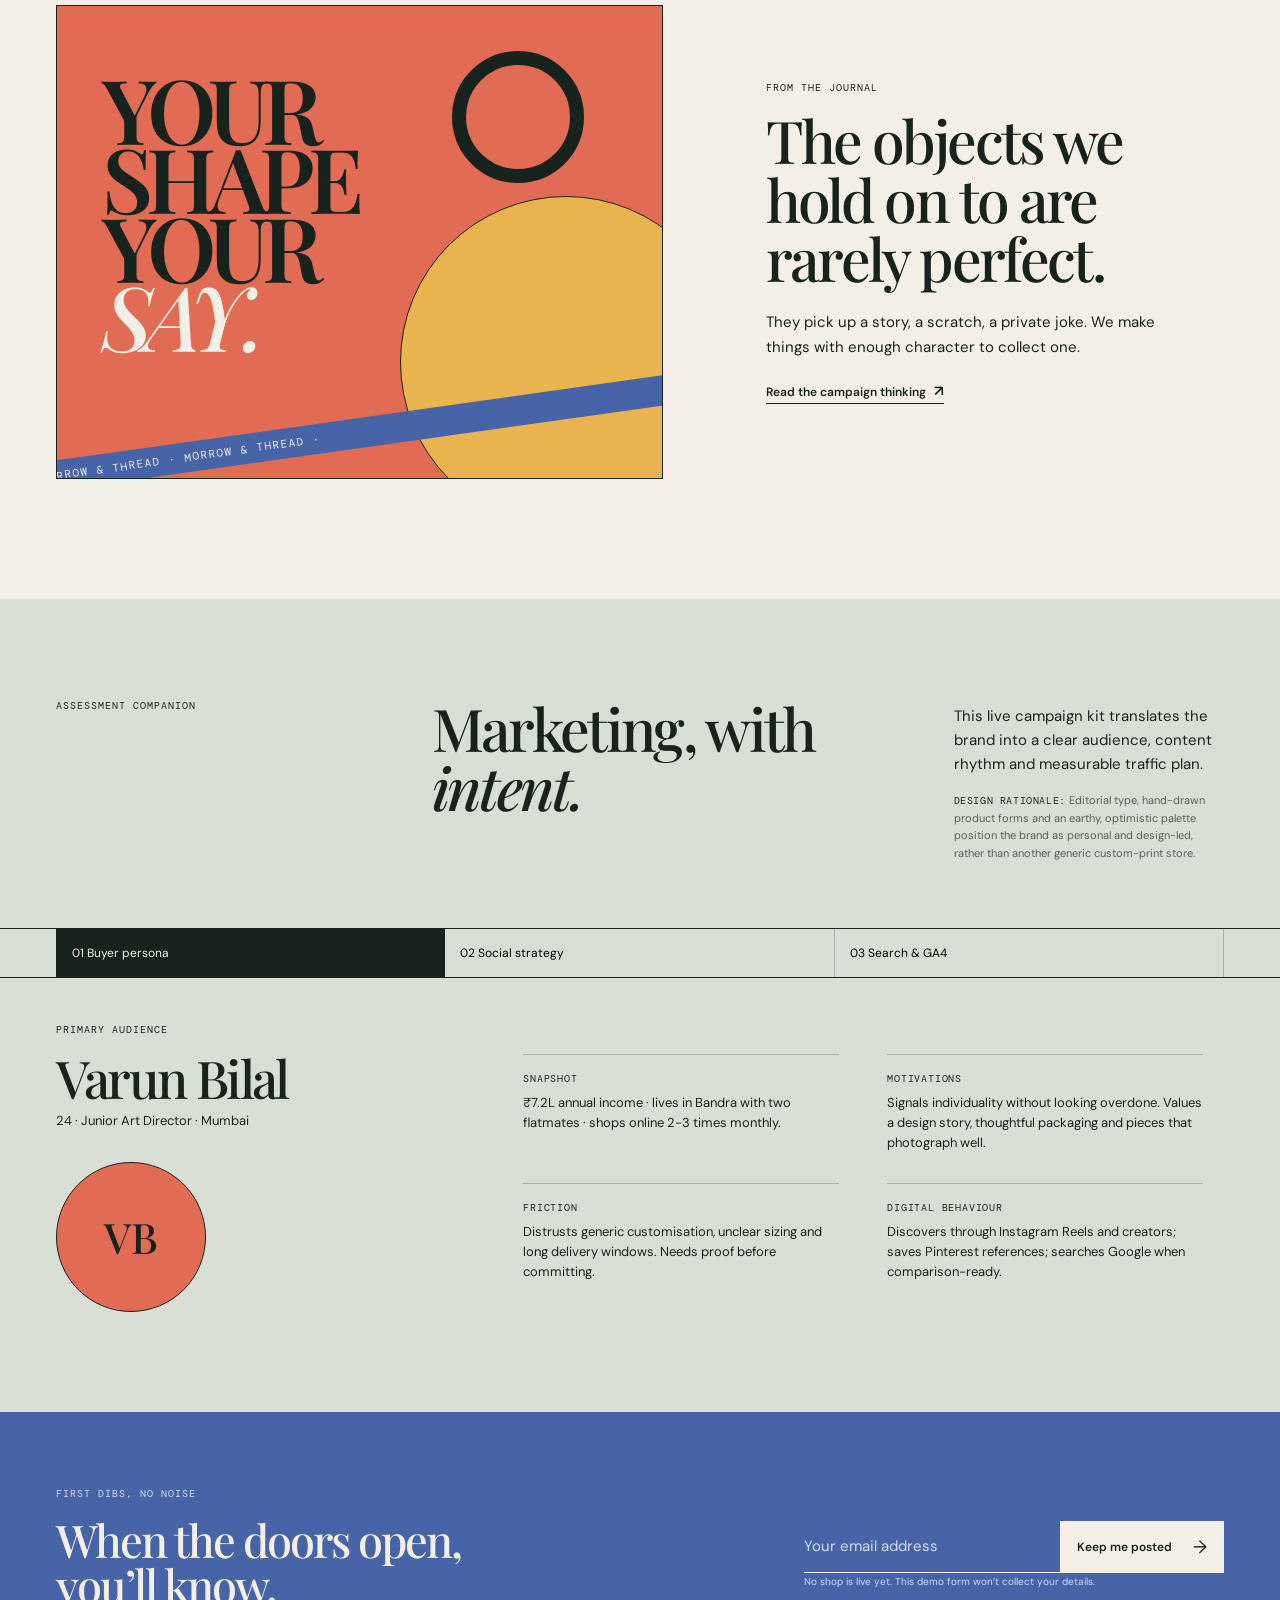
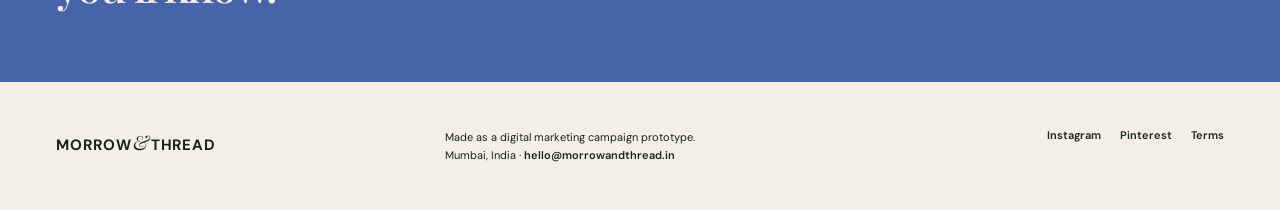
==== commit 5ec0e3c9: "Update persona to Varun Bilal" ====
--- a/index.html
+++ b/index.html
@@ -121,7 +121,7 @@
         <div class="campaign-tabs" role="tablist" aria-label="Campaign kit sections"><button class="active" role="tab" data-panel="persona">01 Buyer persona</button><button role="tab" data-panel="social">02 Social strategy</button><button role="tab" data-panel="ads">03 Search &amp; GA4</button></div>
         <div class="campaign-panels section-pad">
           <article class="campaign-panel active" id="persona">
-            <div class="persona-name"><p class="eyebrow">Primary audience</p><h3>Aanya Shah</h3><p class="persona-role">24 · Junior Art Director · Mumbai</p><div class="persona-avatar"><span>AS</span></div></div>
+            <div class="persona-name"><p class="eyebrow">Primary audience</p><h3>Varun Bilal</h3><p class="persona-role">24 · Junior Art Director · Mumbai</p><div class="persona-avatar"><span>VB</span></div></div>
             <div class="persona-details"><div><p class="label">Snapshot</p><p>₹7.2L annual income · lives in Bandra with two flatmates · shops online 2-3 times monthly.</p></div><div><p class="label">Motivations</p><p>Signals individuality without looking overdone. Values a design story, thoughtful packaging and pieces that photograph well.</p></div><div><p class="label">Friction</p><p>Distrusts generic customisation, unclear sizing and long delivery windows. Needs proof before committing.</p></div><div><p class="label">Digital behaviour</p><p>Discovers through Instagram Reels and creators; saves Pinterest references; searches Google when comparison-ready.</p></div></div>
           </article>
           <article class="campaign-panel" id="social">
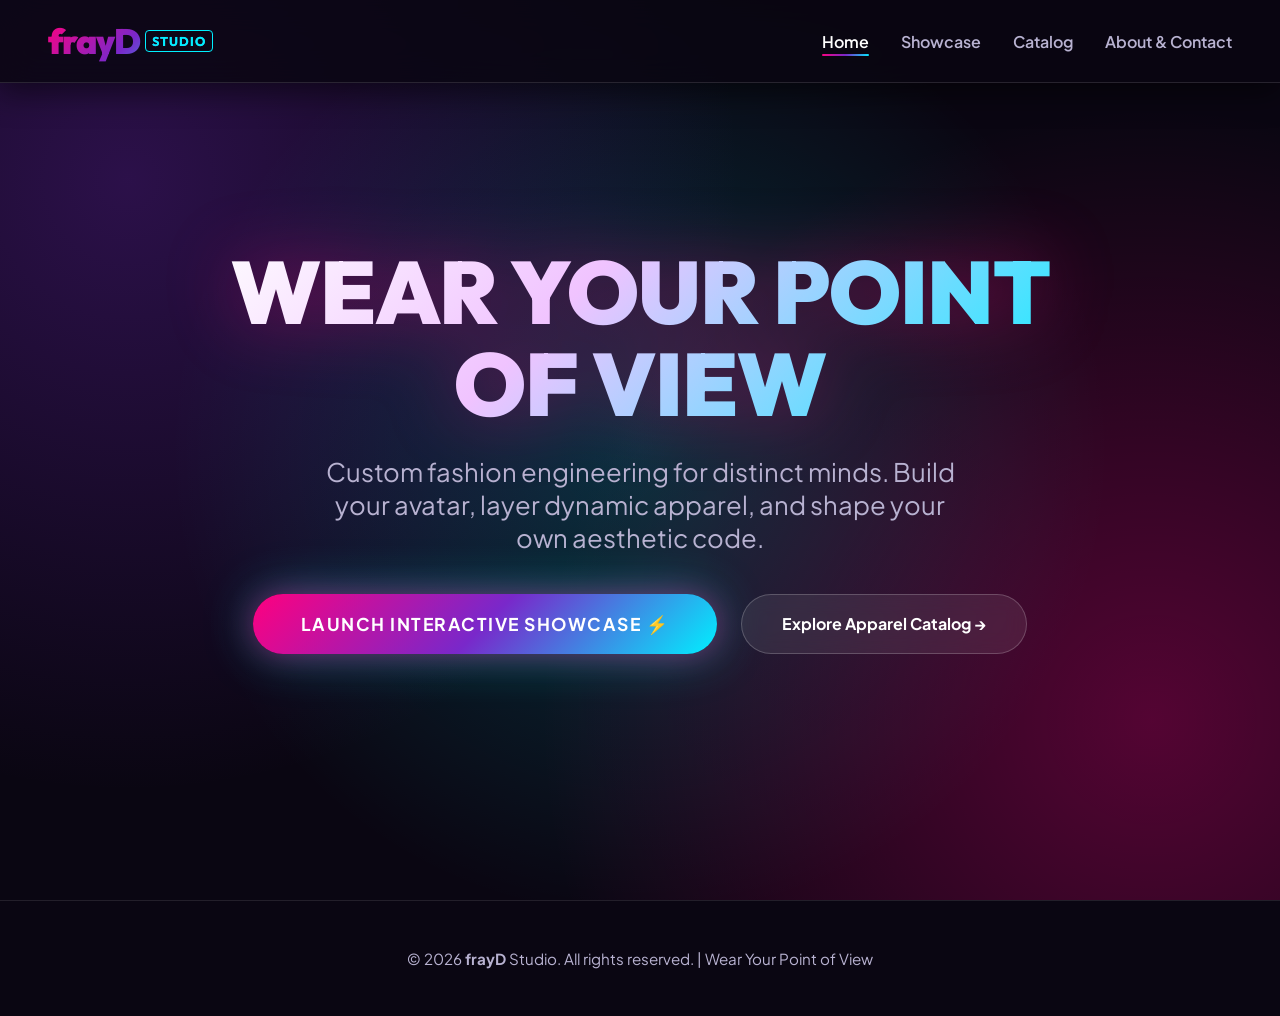
==== commit 767868c0: "Update from IDE" ====
--- a/index.html
+++ b/index.html
@@ -1,148 +1,35 @@
-<!doctype html>
+<!DOCTYPE html>
 <html lang="en">
-  <head>
-    <meta charset="UTF-8" />
-    <meta name="viewport" content="width=device-width, initial-scale=1.0" />
-    <meta name="description" content="Morrow & Thread - made-to-order expressive apparel, jewellery and headwear." />
-    <meta name="theme-color" content="#f3efe6" />
-    <title>Morrow & Thread - Wear Your Point of View</title>
-    <link rel="preconnect" href="https://fonts.googleapis.com" />
-    <link rel="preconnect" href="https://fonts.gstatic.com" crossorigin />
-    <link href="https://fonts.googleapis.com/css2?family=DM+Mono:wght@400;500&family=DM+Sans:opsz,wght@9..40,400;9..40,500;9..40,600;9..40,700&family=Playfair+Display:ital,wght@0,500;0,600;1,500;1,600&display=swap" rel="stylesheet" />
-    <link rel="stylesheet" href="styles.css" />
-    <link rel="stylesheet" href="interactions.css" />
-  </head>
-  <body>
-    <div class="utility"><span>Made slowly. Worn loudly.</span><span>India-wide delivery on launch</span></div>
-    <header class="site-header">
-      <a class="wordmark" href="#top" aria-label="Morrow and Thread home">MORROW<span>&amp;</span>THREAD</a>
-      <button class="menu-toggle" aria-label="Open menu" aria-expanded="false"><i></i><i></i></button>
-      <nav aria-label="Main navigation">
-        <a href="#shop">Shop the edit</a>
-        <a href="#process">How it works</a>
-        <a href="#fit-studio">Style studio</a>
-        <a href="#campaign">Campaign kit</a>
-      </nav>
-      <button class="bag" data-toast="The launch collection is currently unavailable.">Bag <span>0</span></button>
-    </header>
+<head>
+    <meta charset="UTF-8">
+    <meta name="viewport" content="width=device-width, initial-scale=1.0">
+    <title>frayD - Wear Your Point of View</title>
+    <link rel="stylesheet" href="styles.css">
+</head>
+<body class="landing-page">
+    <nav class="glass-nav">
+        <div class="logo">frayD <span>STUDIO</span></div>
+        <div class="links">
+            <a href="index.html" class="active">Home</a>
+            <a href="showcase.html">Showcase</a>
+            <a href="catalog.html">Catalog</a>
+            <a href="about.html">About & Contact</a>
+        </div>
+    </nav>
 
-    <main id="top">
-      <section class="hero">
-        <div class="hero-copy">
-          <p class="eyebrow">Custom goods for distinct people <span>01/03</span></p>
-          <h1>Wear your<br /><em>point of view.</em></h1>
-          <p class="lede">Small-run wardrobe pieces, finished with the colour, shape and detail that feel like yours.</p>
-          <div class="hero-actions"><a class="button button-dark" href="#shop">Explore the atelier <b>→</b></a><a class="text-link" href="#process">Our making notes <span>↘</span></a></div>
+    <main class="hero-container">
+        <div class="hero-content">
+            <h1 class="glitch" data-text="WEAR YOUR POINT OF VIEW">WEAR YOUR POINT OF VIEW</h1>
+            <p class="subtitle">Custom fashion engineering for distinct minds. Build your avatar, layer dynamic apparel, and shape your own aesthetic code.</p>
+            <div style="display: flex; gap: 1.5rem; justify-content: center; flex-wrap: wrap;">
+                <a href="showcase.html" class="btn-primary">Launch Interactive Showcase ⚡</a>
+                <a href="catalog.html" class="btn-secondary">Explore Apparel Catalog →</a>
+            </div>
         </div>
-        <section class="hero-art featured-edit" aria-label="Featured customisable items">
-          <div class="feature-orbit orbit-one"></div><div class="feature-orbit orbit-two"></div><div class="feature-stamp">ONE AT<br />A TIME</div>
-          <button class="feature-card" type="button" aria-label="Open custom shoe options">
-            <span class="feature-status">01 / 07 · OUT OF STOCK</span>
-            <span class="feature-object type-shoe" aria-hidden="true"><i></i><b></b></span>
-            <span class="feature-copy"><small>Featured custom piece</small><strong>THE DAY<br />ONE SHOE</strong><em>Choose your colours →</em></span>
-          </button>
-          <div class="feature-controls"><button class="feature-prev" type="button" aria-label="Previous featured item">←</button><span class="feature-dots" aria-label="Featured item 1 of 7"></span><button class="feature-next" type="button" aria-label="Next featured item">NEXT <b>→</b></button></div>
-          <p class="art-caption">CLICK THE PIECE<br />TO MAKE IT YOURS</p>
-        </section>
-        <div class="hero-note"><span>←</span> Scroll to find your<br />future favourite</div>
-      </section>
-
-      <section class="marquee" aria-label="Brand values"><div>PERSONAL, NOT PRECIOUS <b>✦</b> MADE IN SMALL RUNS <b>✦</b> PERSONAL, NOT PRECIOUS <b>✦</b> MADE IN SMALL RUNS <b>✦</b></div></section>
-
-      <section class="fit-studio" id="fit-studio" aria-labelledby="studio-title">
-        <div class="studio-title"><p class="eyebrow">A different kind of personal</p><h2 id="studio-title">THE DETAIL IS<br /><em>THE POINT.</em></h2><p>Build the person first. Hover a region to discover pieces designed for it.</p></div>
-        <aside class="profile-panel" aria-label="Customise your figure">
-          <p class="eyebrow">01 / Build your figure</p>
-          <div class="profile-field"><label>Identity</label><div class="profile-options" data-style="identity"><button class="active" data-value="Woman">Woman</button><button data-value="Man">Man</button><button data-value="Non-binary">Non-binary</button></div></div>
-          <div class="profile-field"><label>Height</label><div class="profile-options" data-style="height"><button data-value="Petite">Petite</button><button class="active" data-value="Medium">Medium</button><button data-value="Tall">Tall</button></div></div>
-          <div class="profile-field"><label>Body shape</label><div class="profile-options" data-style="body"><button class="active" data-value="Classic">Classic</button><button data-value="Curve">Curve</button><button data-value="Relaxed">Relaxed</button></div></div>
-          <div class="profile-field"><label>Skin tone</label><div class="skin-options" data-style="skin"><button class="skin-one active" data-value="Warm sand" aria-label="Warm sand skin tone"></button><button class="skin-two" data-value="Deep umber" aria-label="Deep umber skin tone"></button><button class="skin-three" data-value="Golden brown" aria-label="Golden brown skin tone"></button><button class="skin-four" data-value="Rich espresso" aria-label="Rich espresso skin tone"></button></div></div>
-          <div class="profile-field"><label>Hair</label><div class="profile-options" data-style="hair"><button class="active" data-value="Soft curls">Soft curls</button><button data-value="Coils">Coils</button><button data-value="Wave">Wave</button></div></div>
-          <p class="profile-readout">Your edit: <strong>Woman · Medium · Classic</strong></p>
-        </aside>
-        <div class="figure-stage">
-          <p class="hover-hint">Hover the figure</p>
-          <div class="person figure-woman tone-sand hair-curls" aria-label="Interactive customisable figure">
-            <button class="hotspot hotspot-head" data-zone="head" aria-label="Explore headwear"></button>
-            <button class="hotspot hotspot-torso" data-zone="torso" aria-label="Explore tops"></button>
-            <button class="hotspot hotspot-waist" data-zone="waist" aria-label="Explore layers and belts"></button>
-            <button class="hotspot hotspot-legs" data-zone="legs" aria-label="Explore trousers and skirts"></button>
-            <button class="hotspot hotspot-feet" data-zone="feet" aria-label="Explore shoes"></button>
-            <div class="figure-hair"></div><div class="figure-head"></div><div class="figure-neck"></div><div class="figure-torso"></div><div class="figure-arm arm-left"></div><div class="figure-arm arm-right"></div><div class="figure-hip"></div><div class="figure-leg leg-left"></div><div class="figure-leg leg-right"></div><div class="figure-foot foot-left"></div><div class="figure-foot foot-right"></div>
-          </div>
-          <span class="figure-shadow"></span><span class="zone-label">TORSO</span>
-        </div>
-        <aside class="region-panel" aria-live="polite"><p class="eyebrow">02 / Your selection</p><p class="region-kicker">Hovering: <span>Torso</span></p><h3>Top it<br /><em>your way.</em></h3><p class="region-description">Easy shapes, clear colour and a detail that turns a basic into your own.</p><div class="region-products"></div><button class="region-action button button-dark" type="button">See torso options <b>→</b></button></aside>
-      </section>
-
-      <section class="shop section-pad" id="shop">
-        <div class="section-heading"><div><p class="eyebrow">The launch edit</p><h2>Pieces with a say.</h2></div><div class="filters" role="group" aria-label="Product category filters"><button class="active" data-filter="all">All pieces</button><button data-filter="apparel">Apparel</button><button data-filter="jewellery">Jewellery</button><button data-filter="headwear">Headwear</button></div></div>
-        <div class="product-grid">
-          <article class="product-card" data-category="apparel">
-            <div class="product-image amber tshirt"><span class="sold">Out of stock</span><span class="product-mark">M&amp;T</span></div>
-            <div class="product-meta"><div><h3>The Sunday Tee</h3><p>Organic cotton · 6 colourways</p></div><strong>₹2,400</strong></div>
-            <button class="product-link" data-product="The Sunday Tee">View custom options <span>↗</span></button>
-          </article>
-          <article class="product-card" data-category="jewellery">
-            <div class="product-image cobalt charm"><span class="sold">Out of stock</span><span class="product-mark">M&amp;T</span></div>
-            <div class="product-meta"><div><h3>The Elsewhere Charm</h3><p>Recycled silver · 12 symbols</p></div><strong>₹1,850</strong></div>
-            <button class="product-link" data-product="The Elsewhere Charm">View custom options <span>↗</span></button>
-          </article>
-          <article class="product-card" data-category="headwear">
-            <div class="product-image moss cap"><span class="sold">Out of stock</span><span class="product-mark">M&amp;T</span></div>
-            <div class="product-meta"><div><h3>The Field Cap</h3><p>Brushed twill · 4 placements</p></div><strong>₹1,600</strong></div>
-            <button class="product-link" data-product="The Field Cap">View custom options <span>↗</span></button>
-          </article>
-          <article class="product-card" data-category="apparel">
-            <div class="product-image rose sweater"><span class="sold">Out of stock</span><span class="product-mark">M&amp;T</span></div>
-            <div class="product-meta"><div><h3>The After Hours Knit</h3><p>Soft wool blend · 5 initials</p></div><strong>₹4,800</strong></div>
-            <button class="product-link" data-product="The After Hours Knit">View custom options <span>↗</span></button>
-          </article>
-        </div>
-        <p class="stock-note">Everything here is a prototype for our first drop. <button data-toast="Thanks for your interest - we’ll share launch news soon.">Join the restock list</button> to hear when the atelier opens.</p>
-      </section>
-
-      <section class="process" id="process">
-        <div class="section-pad"><p class="eyebrow">From blank to belonging</p><h2>A little more <em>you,</em><br />by design.</h2></div>
-        <ol class="process-steps">
-          <li><span>01</span><div><h3>Choose your base</h3><p>Start with the shape that already earns its place in your wardrobe.</p></div><b>↓</b></li>
-          <li><span>02</span><div><h3>Make it unmistakable</h3><p>Pick a palette, placement, and a quiet detail made just for you.</p></div><b>↓</b></li>
-          <li><span>03</span><div><h3>Keep it in rotation</h3><p>Made in limited runs, intended for years of ordinary good days.</p></div><b>↗</b></li>
-        </ol>
-      </section>
-
-      <section class="journal section-pad" id="journal">
-        <div class="journal-visual"><div class="poster-text">YOUR<br />SHAPE<br />YOUR<br /><em>SAY.</em></div><div class="ribbon">MORROW &amp; THREAD · MORROW &amp; THREAD · </div></div>
-        <div class="journal-copy"><p class="eyebrow">From the journal</p><h2>The objects we hold on to are rarely perfect.</h2><p>They pick up a story, a scratch, a private joke. We make things with enough character to collect one.</p><a class="text-link" href="#campaign">Read the campaign thinking <span>↗</span></a></div>
-      </section>
-
-      <section class="campaign" id="campaign">
-        <div class="campaign-title section-pad"><p class="eyebrow">Assessment companion</p><h2>Marketing, with<br /><em>intent.</em></h2><div><p>This live campaign kit translates the brand into a clear audience, content rhythm and measurable traffic plan.</p><p class="design-note"><strong>Design rationale:</strong> Editorial type, hand-drawn product forms and an earthy, optimistic palette position the brand as personal and design-led, rather than another generic custom-print store.</p></div></div>
-        <div class="campaign-tabs" role="tablist" aria-label="Campaign kit sections"><button class="active" role="tab" data-panel="persona">01 Buyer persona</button><button role="tab" data-panel="social">02 Social strategy</button><button role="tab" data-panel="ads">03 Search &amp; GA4</button></div>
-        <div class="campaign-panels section-pad">
-          <article class="campaign-panel active" id="persona">
-            <div class="persona-name"><p class="eyebrow">Primary audience</p><h3>Varun Bilal</h3><p class="persona-role">24 · Junior Art Director · Mumbai</p><div class="persona-avatar"><span>VB</span></div></div>
-            <div class="persona-details"><div><p class="label">Snapshot</p><p>₹7.2L annual income · lives in Bandra with two flatmates · shops online 2-3 times monthly.</p></div><div><p class="label">Motivations</p><p>Signals individuality without looking overdone. Values a design story, thoughtful packaging and pieces that photograph well.</p></div><div><p class="label">Friction</p><p>Distrusts generic customisation, unclear sizing and long delivery windows. Needs proof before committing.</p></div><div><p class="label">Digital behaviour</p><p>Discovers through Instagram Reels and creators; saves Pinterest references; searches Google when comparison-ready.</p></div></div>
-          </article>
-          <article class="campaign-panel" id="social">
-            <div class="social-intro"><p class="eyebrow">Instagram + Pinterest</p><h3>Inspire first.<br /><em>Convert with clarity.</em></h3><p>Instagram makes the process feel human; Pinterest captures high-intent style planners. Both lead to the customisation landing page.</p></div>
-            <div class="calendar"><div class="calendar-head"><span>Week</span><span>Instagram</span><span>Pinterest</span></div><div><b>01</b><p><strong>Reel</strong> 3 ways to style the Sunday Tee</p><p><strong>Pin</strong> Capsule wardrobe colour story</p></div><div><b>02</b><p><strong>Carousel</strong> Choose the detail</p><p><strong>Pin</strong> Monogram placement guide</p></div><div><b>03</b><p><strong>Reel</strong> From sketch to stitch</p><p><strong>Pin</strong> Personal-gift ideas</p></div><div><b>04</b><p><strong>Creator post</strong> Aanya's edit</p><p><strong>Pin</strong> First-drop lookbook</p></div></div>
-            <div class="social-samples"><div class="insta-sample"><small>@morrowandthread</small><b>YOUR<br />COLOUR<br />IS A<br /><em>CLUE.</em></b><span>Save this for later →</span></div><div><p class="label">Sample caption</p><p>Some colours belong in a moodboard. Some belong on you. Choose your starting point, then make the detail yours. #WearYourPointOfView #CustomStyle #MadeInIndia</p><p class="tiny">Objective: saves and landing-page visits · Audience: urban, style-led 20-30 year olds</p></div></div>
-          </article>
-          <article class="campaign-panel" id="ads">
-            <div class="ad-plan"><p class="eyebrow">Google Search campaign</p><h3>“Make it yours”</h3><dl><dt>Objective</dt><dd>Qualified traffic &amp; restock-list leads</dd><dt>Audience</dt><dd>18-34, Mumbai / Delhi / Bengaluru; fashion and gifting intent</dd><dt>Keywords</dt><dd>custom t shirts india · personalised jewellery india · custom caps · unique gifts india · sustainable streetwear</dd><dt>Landing page</dt><dd>morrowandthread.in/launch-edit</dd><dt>Conversion</dt><dd>Restock-list form submission</dd></dl></div>
-            <div class="ad-preview"><p class="ad-label">Sponsored · morrowandthread.in</p><h4>Custom Apparel &amp; Jewellery | Morrow &amp; Thread</h4><p>Make the everyday unmistakably yours. Discover small-run pieces with room for your point of view.</p><div class="ad-links"><span>Custom Tees</span><span>Personal Charms</span><span>Launch Edit</span></div></div>
-            <div class="ga4"><p class="eyebrow">GA4 measurement plan</p><div><span>Awareness</span><strong>view_item_list</strong><p>Collection viewed</p></div><div><span>Consideration</span><strong>select_item</strong><p>Product option opened</p></div><div><span>Intent</span><strong>generate_lead</strong><p>Restock list submitted</p></div><div><span>Quality</span><strong>engaged_session</strong><p>60+ sec or 2+ pages</p></div></div>
-          </article>
-        </div>
-      </section>
-
-      <section class="newsletter"><div><p class="eyebrow">First dibs, no noise</p><h2>When the doors open,<br />you’ll know.</h2></div><form id="restock-form"><label class="sr-only" for="email">Email address</label><input id="email" type="email" placeholder="Your email address" required /><button class="button button-light" type="submit">Keep me posted <b>→</b></button><p class="form-note">No shop is live yet. This demo form won’t collect your details.</p></form></section>
     </main>
 
-    <footer><a class="wordmark" href="#top">MORROW<span>&amp;</span>THREAD</a><p>Made as a digital marketing campaign prototype.<br />Mumbai, India · <a href="mailto:hello@morrowandthread.in">hello@morrowandthread.in</a></p><div><a href="#campaign">Instagram</a><a href="#campaign">Pinterest</a><a href="#campaign">Terms</a></div></footer>
-    <dialog id="product-dialog"><button class="close-dialog" aria-label="Close">×</button><div class="dialog-art"><div class="mini-shirt"></div></div><div><p class="eyebrow">Customisation preview</p><h2 id="dialog-title">The Sunday Tee</h2><p>Choose a colour to preview the collection direction. The first drop is not open for orders yet.</p><div class="custom-options" aria-label="Customisation choices"></div><div class="swatches" aria-label="Colour options"><button class="swatch amber active" aria-label="Ochre"></button><button class="swatch cobalt" aria-label="Blue"></button><button class="swatch rose" aria-label="Rose"></button><button class="swatch moss" aria-label="Moss"></button></div><button class="button button-dark" data-toast="This item is out of stock. Join the restock list below for launch news.">Out of stock <b>↘</b></button></div></dialog>
-    <div class="toast" role="status" aria-live="polite"></div>
-    <script src="app.js"></script>
-  </body>
+    <footer>
+        <p>&copy; 2026 <strong>frayD</strong> Studio. All rights reserved. | Wear Your Point of View</p>
+    </footer>
+</body>
 </html>
--- a/styles.css
+++ b/styles.css
@@ -1,5 +1,719 @@
-:root{--ink:#19231e;--paper:#f3efe6;--sun:#e9b34d;--coral:#e26b54;--blue:#4864a8;--moss:#7d9b5f;--line:rgba(25,35,30,.24);--display:'Playfair Display',Georgia,serif;--sans:'DM Sans',Arial,sans-serif;--mono:'DM Mono',monospace}*{box-sizing:border-box}html{scroll-behavior:smooth}body{margin:0;background:var(--paper);color:var(--ink);font-family:var(--sans);font-size:15px;line-height:1.45}.utility{height:31px;background:var(--ink);color:var(--paper);display:flex;justify-content:space-between;align-items:center;padding:0 4.4vw;font:10px var(--mono);letter-spacing:.08em;text-transform:uppercase}.site-header{height:85px;display:grid;grid-template-columns:1fr auto 1fr;align-items:center;padding:0 4.4vw;border-bottom:1px solid var(--line);position:relative;z-index:3;background:var(--paper)}.wordmark{font-size:15px;font-weight:700;letter-spacing:.06em;color:inherit;text-decoration:none}.wordmark span{font:italic 20px var(--display);padding:0 1px}.site-header nav{display:flex;gap:29px}.site-header nav a,.bag,footer a{color:inherit;text-decoration:none;font-size:12px;font-weight:600}.bag{border:0;background:none;justify-self:end;cursor:pointer}.bag span{font:10px var(--mono);border:1px solid var(--ink);border-radius:50%;padding:2px 5px;margin-left:3px}.menu-toggle{display:none}.hero{min-height:620px;display:grid;grid-template-columns:47% 53%;position:relative;overflow:hidden}.hero-copy{padding:8.8vw 4.4vw 6vw}.eyebrow{font:10px var(--mono);letter-spacing:.1em;text-transform:uppercase;margin:0 0 17px}.eyebrow span{margin-left:20px;color:#66736c}h1,h2,h3,p{margin-top:0}h1{font:500 clamp(52px,6.3vw,97px)/.92 var(--display);letter-spacing:-.055em;margin:0 0 25px}h1 em,h2 em,.poster-text em,.insta-sample em{font-weight:500}.lede{font-size:17px;line-height:1.55;max-width:390px;margin-bottom:32px}.hero-actions{display:flex;align-items:center;gap:28px}.button{border:0;text-decoration:none;display:inline-flex;gap:21px;align-items:center;justify-content:space-between;padding:14px 17px;font:600 12px var(--sans);cursor:pointer}.button b{font-size:18px;font-weight:400}.button-dark{background:var(--ink);color:var(--paper)}.button-light{background:var(--paper);color:var(--ink)}.text-link{font-size:12px;color:inherit;text-decoration:none;font-weight:600;border-bottom:1px solid var(--ink);padding-bottom:3px}.text-link span{font-size:15px;margin-left:5px}.hero-art{background:var(--sun);position:relative;overflow:hidden}.sun{position:absolute;width:69%;aspect-ratio:1;border:1px solid rgba(25,35,30,.55);border-radius:50%;top:5%;left:14%}.arch{position:absolute;border:1px solid var(--ink);width:47%;height:55%;border-radius:50% 50% 0 0;border-bottom:0;bottom:-5%;right:9%}.cap-object{position:absolute;top:17%;left:14%;width:141px;height:69px;background:var(--coral);border-radius:90px 90px 13px 13px;transform:rotate(-10deg);box-shadow:9px 8px 0 var(--ink)}.cap-object:after{content:"";position:absolute;width:86px;height:25px;background:var(--coral);left:-35px;bottom:4px;border-radius:30px 0 0 30px;transform:rotate(9deg);border-top:1px solid var(--ink)}.cap-object span{position:absolute;width:42px;height:17px;border:1px solid var(--ink);border-radius:50%;top:22px;left:49px}.sweater-object{width:246px;height:235px;background:#f6ecd6;position:absolute;right:18%;bottom:8%;border-radius:30% 30% 11% 11%;transform:rotate(7deg);border:1px solid var(--ink);box-shadow:12px 13px 0 var(--ink);overflow:hidden}.sweater-object:before,.sweater-object:after{content:"";position:absolute;width:103px;height:130px;background:#f6ecd6;border:1px solid var(--ink);top:25px}.sweater-object:before{left:-69px;transform:rotate(29deg);border-radius:40px 0 0 50px}.sweater-object:after{right:-69px;transform:rotate(-29deg);border-radius:0 40px 50px 0}.stripe{position:absolute;height:25px;width:110%;left:-5%;background:var(--blue);z-index:1}.stripe.one{top:76px}.stripe.two{top:128px;background:var(--coral)}.stripe.three{top:180px}.sweater-neck{position:absolute;z-index:2;width:75px;height:38px;border:12px solid var(--ink);border-bottom:0;border-radius:50% 50% 0 0;left:84px;top:-3px}.earring-object{position:absolute;left:27%;bottom:12%;width:63px;height:104px;border:13px solid var(--ink);border-radius:50%;transform:rotate(21deg)}.earring-object i{display:block;background:var(--paper);width:23px;height:23px;border-radius:50%;position:absolute;top:-38px;left:7px;border:5px solid var(--ink)}.art-caption{font:11px var(--mono);letter-spacing:.08em;position:absolute;bottom:5%;left:8%;line-height:1.3}.hero-note{position:absolute;bottom:35px;left:4.4%;font:11px var(--mono);line-height:1.4}.hero-note span{font-size:18px;margin-right:8px}.marquee{overflow:hidden;border-top:1px solid var(--line);border-bottom:1px solid var(--line);white-space:nowrap;padding:13px 0;font:11px var(--mono);letter-spacing:.12em}.marquee div{display:inline-block;animation:scroll 22s linear infinite}.marquee b{color:var(--coral);font-size:17px;margin:0 18px}@keyframes scroll{to{transform:translateX(-25%)}}.section-pad{padding-left:4.4vw;padding-right:4.4vw}.intro{padding-top:100px;padding-bottom:125px;display:grid;grid-template-columns:30% 1fr}.intro h2,.section-heading h2,.process h2,.journal h2,.campaign h2,.newsletter h2{font:500 clamp(38px,4.6vw,65px)/1 var(--display);letter-spacing:-.045em;margin:0}.intro>div{display:grid;grid-template-columns:1fr 260px;gap:45px}.intro>div>p{font-size:15px;line-height:1.6;margin:7px 0}.shop{padding-bottom:110px}.section-heading{border-top:1px solid var(--ink);padding-top:17px;display:flex;justify-content:space-between;align-items:end;margin-bottom:37px}.filters{display:flex;gap:8px;flex-wrap:wrap}.filters button{border:1px solid var(--line);background:none;padding:7px 12px;border-radius:20px;font:11px var(--sans);cursor:pointer}.filters button.active{background:var(--ink);color:var(--paper);border-color:var(--ink)}.product-grid{display:grid;grid-template-columns:repeat(4,1fr);gap:18px}.product-card.hidden{display:none}.product-image{height:330px;position:relative;overflow:hidden;border:1px solid rgba(25,35,30,.35)}.product-image.amber{background:var(--sun)}.product-image.cobalt{background:var(--blue)}.product-image.moss{background:var(--moss)}.product-image.rose{background:#db927f}.sold{position:absolute;z-index:2;top:12px;left:12px;padding:4px 7px;background:var(--paper);font:9px var(--mono);text-transform:uppercase;letter-spacing:.06em}.product-mark{font:10px var(--mono);position:absolute;right:11px;top:12px}.tshirt:before{content:"";width:150px;height:174px;background:#f6ecd6;border:1px solid var(--ink);position:absolute;left:50%;top:68px;transform:translateX(-50%);border-radius:26px 26px 8px 8px;box-shadow:8px 9px 0 var(--ink)}.tshirt:after{content:"";position:absolute;width:50px;height:25px;border:9px solid var(--ink);border-bottom:0;border-radius:50% 50% 0 0;left:calc(50% - 25px);top:68px}.charm:before{content:"✦";font:160px var(--display);color:var(--sun);position:absolute;left:50%;top:50%;transform:translate(-50%,-46%) rotate(13deg);text-shadow:8px 8px 0 var(--ink)}.charm:after{content:"";position:absolute;left:50%;top:28px;width:115px;height:115px;border:2px solid var(--paper);border-radius:50%;transform:translateX(-50%)}.cap:before{content:"";position:absolute;width:170px;height:86px;background:var(--coral);border:1px solid var(--ink);border-radius:100px 100px 14px 14px;left:50%;top:101px;transform:translateX(-40%) rotate(-7deg);box-shadow:8px 8px 0 var(--ink)}.cap:after{content:"";position:absolute;width:113px;height:32px;background:var(--coral);border:1px solid var(--ink);border-radius:35px 0 0 35px;left:36px;top:160px;transform:rotate(1deg)}.sweater:before{content:"";position:absolute;width:155px;height:185px;background:var(--paper);border:1px solid var(--ink);border-radius:34px 34px 8px 8px;left:50%;top:61px;transform:translateX(-50%) rotate(-6deg);box-shadow:7px 8px 0 var(--ink)}.sweater:after{content:"M+T";position:absolute;font:19px var(--mono);left:50%;top:140px;transform:translateX(-50%) rotate(-6deg)}.product-meta{display:flex;justify-content:space-between;gap:12px;margin-top:12px}.product-meta h3{font:600 14px var(--sans);margin:0 0 2px}.product-meta p{font-size:11px;margin:0;color:#59645d}.product-meta strong{font:500 12px var(--mono);white-space:nowrap}.product-link{border:0;background:none;padding:7px 0 0;color:var(--ink);font:600 11px var(--sans);cursor:pointer}.product-link span{font-size:16px;margin-left:5px}.stock-note{font-size:12px;margin:31px 0 0;color:#59645d}.stock-note button{padding:0;border:0;background:none;font:inherit;color:inherit;text-decoration:underline;cursor:pointer}.process{background:var(--ink);color:var(--paper);padding-top:92px;padding-bottom:0}.process .eyebrow{color:#b7c4bc}.process-steps{list-style:none;padding:45px 4.4vw 0;margin:0}.process-steps li{display:grid;grid-template-columns:12% 1fr auto;gap:20px;align-items:start;padding:25px 0;border-top:1px solid rgba(243,239,230,.25)}.process-steps li>span{font:11px var(--mono);color:#b7c4bc}.process-steps h3{font:500 clamp(27px,3.5vw,47px)/.95 var(--display);letter-spacing:-.04em;margin:0 0 7px}.process-steps p{max-width:350px;color:#c6d0ca;margin:0;font-size:13px}.process-steps b{font-size:21px;font-weight:400}.journal{padding-top:120px;padding-bottom:120px;display:grid;grid-template-columns:52% 1fr;gap:8vw;align-items:center}.journal-visual{height:474px;background:var(--coral);position:relative;border:1px solid var(--ink);overflow:hidden}.poster-text{font:600 clamp(55px,7vw,100px)/.77 var(--display);letter-spacing:-.08em;position:absolute;top:67px;left:45px;z-index:1}.poster-text em{color:var(--paper)}.journal-visual:before{content:"";position:absolute;width:330px;height:330px;border:1px solid var(--ink);border-radius:50%;right:-70px;bottom:-50px;background:var(--sun)}.journal-visual:after{content:"";position:absolute;width:104px;height:104px;border-radius:50%;border:14px solid var(--ink);right:78px;top:45px}.ribbon{position:absolute;bottom:30px;left:-20px;right:-20px;transform:rotate(-8deg);background:var(--blue);color:var(--paper);padding:8px 0;font:11px var(--mono);letter-spacing:.1em;white-space:nowrap}.journal-copy p:not(.eyebrow){font-size:15px;line-height:1.65;max-width:390px;margin:22px 0}.campaign{background:#d9ded5;padding-top:100px}.campaign-title{display:grid;grid-template-columns:30% 1fr 270px;gap:25px;padding-bottom:65px}.campaign-title p:last-child{line-height:1.6;margin-top:5px}.campaign-tabs{border-top:1px solid var(--ink);border-bottom:1px solid var(--ink);display:grid;grid-template-columns:repeat(3,1fr);padding:0 4.4vw}.campaign-tabs button{background:transparent;border:0;border-right:1px solid var(--line);text-align:left;padding:16px 15px;font:12px var(--sans);cursor:pointer}.campaign-tabs button:first-child{border-left:1px solid var(--line)}.campaign-tabs button.active{background:var(--ink);color:var(--paper)}.campaign-panels{padding-top:45px;padding-bottom:100px}.campaign-panel{display:none}.campaign-panel.active{display:grid}.persona-name{position:relative}.persona-name h3,.social-intro h3,.ad-plan h3{font:500 52px/.95 var(--display);letter-spacing:-.05em;margin:0 0 10px}.persona-role{font-size:13px}.persona-avatar{width:150px;height:150px;border-radius:50%;background:var(--coral);border:1px solid var(--ink);display:grid;place-items:center;margin-top:31px}.persona-avatar span{font:500 42px var(--display)}.persona-details{display:grid;grid-template-columns:repeat(2,1fr);gap:0 48px;max-width:680px;padding-top:31px}.persona-details>div{border-top:1px solid var(--line);padding:17px 0 23px}.persona-details p:last-child{font-size:13px;line-height:1.55;margin:0}.label{font:10px var(--mono);letter-spacing:.08em;text-transform:uppercase;margin-bottom:8px!important}.campaign-panel#persona{grid-template-columns:32% 1fr;gap:8%}.campaign-panel#social{grid-template-columns:28% 1fr;gap:7%;align-items:start}.social-intro h3{font-size:43px}.social-intro>p:last-child{font-size:13px;line-height:1.6}.calendar{border-top:1px solid var(--ink);font-size:12px}.calendar>div{display:grid;grid-template-columns:12% 44% 44%;border-bottom:1px solid var(--line);padding:12px 0;gap:10px}.calendar-head{font:10px var(--mono);letter-spacing:.08em;text-transform:uppercase}.calendar p{margin:0;line-height:1.45}.calendar strong{font:10px var(--mono);text-transform:uppercase;display:block;color:#57645b}.social-samples{grid-column:2;display:grid;grid-template-columns:230px 1fr;gap:26px;margin-top:27px}.insta-sample{height:230px;background:var(--sun);border:1px solid var(--ink);padding:14px;display:flex;flex-direction:column;justify-content:space-between}.insta-sample small{font:10px var(--mono)}.insta-sample b{font:500 35px/.82 var(--display);letter-spacing:-.06em}.insta-sample span{font:10px var(--mono)}.social-samples>div:last-child p:not(.label):not(.tiny){font:500 18px/1.35 var(--display);margin:0 0 18px}.tiny{font-size:10px;line-height:1.55;color:#526058}.campaign-panel#ads{grid-template-columns:30% 36% 1fr;gap:4%}.ad-plan h3{font-size:44px}.ad-plan dl{font-size:12px;margin:25px 0 0}.ad-plan dt{font:10px var(--mono);text-transform:uppercase;letter-spacing:.07em;margin-top:15px}.ad-plan dd{margin:3px 0;line-height:1.5}.ad-preview{align-self:center;background:white;border:1px solid #b9c0b8;padding:25px;box-shadow:7px 7px 0 rgba(25,35,30,.15)}.ad-label{font-size:10px;color:#527040;margin-bottom:8px}.ad-preview h4{font:500 21px/1.2 var(--display);color:#1c4b9c;margin:0 0 8px}.ad-preview>p:not(.ad-label){font-size:12px;line-height:1.5}.ad-links{display:flex;gap:14px;flex-wrap:wrap;color:#1c4b9c;font-size:10px}.ga4{border-left:1px solid var(--line);padding-left:25px}.ga4>div{border-top:1px solid var(--line);padding:12px 0}.ga4 span{display:block;font:10px var(--mono);text-transform:uppercase;color:#637168;margin-bottom:3px}.ga4 strong{font-size:13px}.ga4 p{font-size:11px;margin:2px 0 0}.newsletter{background:var(--blue);color:var(--paper);padding:75px 4.4vw;display:flex;justify-content:space-between;gap:50px}.newsletter .eyebrow{color:#d5ddf4}.newsletter h2{font-size:45px}.newsletter form{align-self:center;width:420px;display:grid;grid-template-columns:1fr auto;position:relative}.newsletter input{background:transparent;border:0;border-bottom:1px solid var(--paper);color:var(--paper);font:15px var(--sans);padding:13px 0;outline:none}.newsletter input::placeholder{color:#d5ddf4}.form-note{font-size:10px;color:#d5ddf4;position:absolute;top:54px;margin:0}.sr-only{position:absolute;width:1px;height:1px;overflow:hidden;clip:rect(0,0,0,0)}footer{padding:46px 4.4vw;display:grid;grid-template-columns:1fr 1fr 1fr;background:var(--paper)}footer p{font-size:11px;line-height:1.65;margin:0}footer div{justify-self:end;display:flex;gap:19px}footer a{font-size:11px}.toast{position:fixed;z-index:20;right:20px;bottom:20px;background:var(--ink);color:var(--paper);font-size:12px;max-width:315px;padding:13px 17px;opacity:0;transform:translateY(15px);pointer-events:none;transition:.25s}.toast.visible{opacity:1;transform:translateY(0)}dialog{border:0;padding:0;width:min(700px,92vw);background:var(--paper);color:var(--ink);box-shadow:0 20px 70px rgba(0,0,0,.22)}dialog::backdrop{background:rgba(25,35,30,.58);backdrop-filter:blur(3px)}dialog[open]{display:grid;grid-template-columns:42% 1fr}.close-dialog{position:absolute;right:11px;top:6px;border:0;background:none;font-size:29px;cursor:pointer;z-index:2}.dialog-art{background:var(--sun);min-height:355px;position:relative;overflow:hidden}.mini-shirt{width:160px;height:190px;background:var(--paper);border:1px solid var(--ink);border-radius:31px 31px 8px 8px;position:absolute;left:50%;top:80px;transform:translateX(-50%) rotate(-5deg);box-shadow:8px 8px 0 var(--ink)}dialog>div:last-of-type{padding:51px 37px}dialog h2{font:500 40px/1 var(--display);letter-spacing:-.04em;margin:0 0 14px}dialog p:not(.eyebrow){font-size:13px;line-height:1.6}.swatches{display:flex;gap:9px;margin:24px 0}.swatch{width:24px;height:24px;border-radius:50%;border:2px solid transparent;outline:1px solid var(--line);cursor:pointer}.swatch.active{border-color:var(--paper);outline:2px solid var(--ink)}.swatch.amber{background:var(--sun)}.swatch.cobalt{background:var(--blue)}.swatch.rose{background:#db927f}.swatch.moss{background:var(--moss)}
-@media(max-width:800px){.utility{padding:0 5vw}.utility span:last-child{display:none}.site-header{height:70px;padding:0 5vw;grid-template-columns:1fr auto}.site-header nav,.bag{display:none}.menu-toggle{display:flex;width:27px;border:0;padding:0;background:none;flex-direction:column;gap:5px;cursor:pointer}.menu-toggle i{height:1px;background:var(--ink);width:100%}.site-header nav.open{display:flex;position:absolute;top:70px;left:0;right:0;background:var(--paper);border-bottom:1px solid var(--line);padding:22px 5vw;flex-direction:column;gap:18px}.hero{grid-template-columns:1fr;min-height:auto}.hero-copy{padding:75px 5vw 55px}.hero-art{height:480px}.hero-note{display:none}.intro{padding:75px 5vw;display:block}.intro>div{display:block}.intro>div>p{max-width:430px;margin-top:24px}.section-pad{padding-left:5vw;padding-right:5vw}.section-heading{display:block}.filters{margin-top:21px}.product-grid{grid-template-columns:repeat(2,1fr);gap:23px 12px}.product-image{height:260px}.process{padding-top:70px}.process-steps{padding-left:5vw;padding-right:5vw}.process-steps li{grid-template-columns:15% 1fr auto}.journal{padding:75px 5vw;grid-template-columns:1fr;gap:45px}.journal-visual{height:390px}.campaign{padding-top:75px}.campaign-title{padding:0 5vw 43px;display:block}.campaign-title p:last-child{max-width:430px;margin-top:23px}.campaign-tabs{padding:0 5vw;overflow-x:auto;width:100%}.campaign-tabs button{min-width:180px}.campaign-panels{padding:36px 5vw 70px}.campaign-panel#persona,.campaign-panel#social,.campaign-panel#ads{grid-template-columns:1fr;gap:30px}.persona-details{padding-top:0}.social-samples{grid-column:auto}.ga4{border-left:0;border-top:1px solid var(--line);padding:19px 0 0}.newsletter{padding:60px 5vw;display:block}.newsletter form{width:100%;margin-top:33px}footer{padding:37px 5vw;grid-template-columns:1fr;gap:24px}footer div{justify-self:start}dialog[open]{grid-template-columns:1fr}.dialog-art{display:none}}
-@media(max-width:480px){h1{font-size:55px}.hero-actions{flex-direction:column;align-items:flex-start;gap:18px}.hero-art{height:390px}.sweater-object{transform:scale(.78) rotate(7deg);right:5%;bottom:2%}.cap-object{transform:scale(.75) rotate(-10deg);left:7%}.product-grid{grid-template-columns:1fr}.product-image{height:320px}.intro h2,.section-heading h2,.process h2,.journal h2,.campaign h2{font-size:42px}.process-steps li{grid-template-columns:20% 1fr auto}.process-steps h3{font-size:30px}.persona-details{grid-template-columns:1fr}.social-samples{grid-template-columns:1fr}.insta-sample{height:260px}.newsletter h2{font-size:37px}.newsletter form{grid-template-columns:1fr}.newsletter .button{margin-top:13px}.form-note{position:static;margin-top:12px}.poster-text{left:25px}}
-.campaign-title>div p:first-child{line-height:1.6;margin:5px 0 16px}.campaign-title .design-note{font-size:11px;line-height:1.55;margin:0;color:#526058}.design-note strong{font:10px var(--mono);letter-spacing:.06em;text-transform:uppercase;color:var(--ink)}@media(max-width:800px){.campaign-title>div{max-width:430px;margin-top:23px}}
-.featured-edit{isolation:isolate;background:var(--sun);cursor:default}.feature-orbit{position:absolute;border:1px solid rgba(25,35,30,.55);border-radius:50%;pointer-events:none;z-index:-1}.orbit-one{width:69%;aspect-ratio:1;top:5%;left:14%;animation:orbitPulse 7s ease-in-out infinite}.orbit-two{width:38%;aspect-ratio:1;bottom:-14%;right:5%;border-style:dashed;animation:spin 17s linear infinite}.feature-stamp{position:absolute;top:10%;right:8%;font:10px/1.1 var(--mono);letter-spacing:.08em;text-align:center;transform:rotate(12deg)}.feature-card{font:inherit;color:var(--ink);border:0;background:none;position:absolute;inset:0;width:100%;padding:0;text-align:inherit;cursor:pointer}.feature-card:focus-visible{outline:3px solid var(--ink);outline-offset:-6px}.feature-status{position:absolute;top:7%;left:8%;font:10px var(--mono);letter-spacing:.08em}.feature-object{position:absolute;left:50%;top:48%;display:block;transform:translate(-50%,-50%);filter:drop-shadow(12px 13px 0 var(--ink));animation:featureFloat 4.5s ease-in-out infinite}.feature-copy{position:absolute;left:8%;bottom:18%;display:flex;flex-direction:column;gap:5px}.feature-copy small{font:10px var(--mono);text-transform:uppercase;letter-spacing:.08em}.feature-copy strong{font:500 clamp(29px,3.4vw,48px)/.83 var(--display);letter-spacing:-.06em}.feature-copy em{font:11px var(--sans);font-style:normal;font-weight:600;margin-top:6px;text-decoration:underline;text-underline-offset:4px}.feature-controls{position:absolute;z-index:2;display:flex;align-items:center;gap:13px;right:8%;bottom:7%}.feature-controls button{border:1px solid var(--ink);color:var(--ink);background:transparent;height:38px;cursor:pointer;font:10px var(--mono);letter-spacing:.07em}.feature-prev{width:38px;font-size:17px!important}.feature-next{padding:0 11px}.feature-next b{font-size:16px;font-weight:400;margin-left:6px}.feature-dots{display:flex;gap:4px}.feature-dots i{display:block;width:5px;height:5px;background:rgba(25,35,30,.3);border-radius:50%;transition:.25s}.feature-dots i.active{width:17px;border-radius:4px;background:var(--ink)}.featured-edit .art-caption{left:8%;bottom:7%;z-index:2}.type-shoe{width:290px;height:150px;background:#f6ecd6;border:1px solid var(--ink);border-radius:70% 30% 23% 43%/50% 55% 26% 50%;transform:translate(-46%,-47%) rotate(-11deg)}.type-shoe:before{content:"";position:absolute;width:155px;height:42px;background:var(--coral);border:1px solid var(--ink);border-radius:55% 20% 8% 8%;top:-30px;left:49px;transform:rotate(11deg)}.type-shoe:after{content:"";position:absolute;left:23px;right:14px;bottom:16px;height:18px;border-top:8px solid var(--blue);border-bottom:2px solid var(--ink)}.type-shoe i{position:absolute;width:41px;height:27px;border:5px solid var(--ink);border-radius:50%;right:44px;top:58px}.type-shoe b{position:absolute;width:58px;border-top:2px solid var(--ink);top:47px;left:72px;transform:rotate(-6deg);box-shadow:0 11px 0 var(--ink),0 22px 0 var(--ink)}.type-tee{width:215px;height:230px;background:#f6ecd6;border:1px solid var(--ink);border-radius:28% 28% 9% 9%;transform:translate(-50%,-50%) rotate(7deg)}.type-tee:before,.type-tee:after{content:"";position:absolute;width:92px;height:121px;background:#f6ecd6;border:1px solid var(--ink);top:21px}.type-tee:before{left:-61px;transform:rotate(31deg);border-radius:40px 0 0 55px}.type-tee:after{right:-61px;transform:rotate(-31deg);border-radius:0 40px 55px 0}.type-tee i{position:absolute;width:70px;height:34px;border:11px solid var(--ink);border-bottom:0;border-radius:50% 50% 0 0;left:71px;top:-2px}.type-tee b{position:absolute;width:120%;height:24px;left:-10%;top:113px;background:var(--blue);border-top:1px solid var(--ink);border-bottom:1px solid var(--ink)}.type-pants,.type-lowers{width:185px;height:257px;background:#f6ecd6;border:1px solid var(--ink);border-radius:9px 9px 20px 20px;transform:translate(-50%,-49%) rotate(-5deg);clip-path:polygon(0 0,100% 0,93% 100%,55% 100%,50% 53%,45% 100%,7% 100%)}.type-pants:before,.type-lowers:before{content:"";position:absolute;top:24px;left:0;right:0;border-top:10px solid var(--coral);box-shadow:0 55px 0 var(--blue),0 110px 0 var(--coral)}.type-lowers{background:#bdd3a6;border-radius:35px 35px 25px 25px;clip-path:polygon(0 0,100% 0,91% 100%,57% 100%,50% 59%,43% 100%,9% 100%)}.type-lowers:before{border-color:var(--moss);box-shadow:0 55px 0 #e5b64f,0 110px 0 var(--moss)}.type-jewellery{width:164px;height:164px;border:16px solid var(--ink);border-radius:50%;transform:translate(-50%,-50%) rotate(-20deg);filter:none;animation:spin 11s linear infinite}.type-jewellery:before{content:"";position:absolute;width:66px;height:81px;background:var(--coral);border:1px solid var(--ink);border-radius:45% 45% 55% 55%;top:91px;left:34px;transform:rotate(21deg);box-shadow:6px 7px 0 var(--ink)}.type-jewellery:after{content:"✦";position:absolute;font:83px var(--display);color:var(--sun);top:16px;left:35px;text-shadow:4px 4px 0 var(--ink)}.type-headwear{width:230px;height:112px;background:var(--coral);border:1px solid var(--ink);border-radius:100px 100px 18px 18px;transform:translate(-40%,-50%) rotate(-8deg)}.type-headwear:before{content:"";position:absolute;width:139px;height:37px;background:var(--coral);border:1px solid var(--ink);border-radius:35px 0 0 35px;left:-57px;bottom:5px;transform:rotate(7deg)}.type-headwear:after{content:"M+T";position:absolute;font:16px var(--mono);left:85px;top:41px}.type-outfit{width:210px;height:265px;background:#f6ecd6;border:1px solid var(--ink);border-radius:33% 33% 9% 9%;transform:translate(-50%,-52%) rotate(6deg)}.type-outfit:before{content:"";position:absolute;width:179px;height:169px;border:1px solid var(--ink);border-top:13px solid var(--blue);background:repeating-linear-gradient(0deg,#f6ecd6 0 23px,var(--coral) 24px 43px);top:203px;left:14px;border-radius:9px 9px 31px 31px;clip-path:polygon(0 0,100% 0,91% 100%,58% 100%,50% 54%,42% 100%,9% 100%)}.type-outfit:after{content:"✦";position:absolute;font:40px var(--display);left:82px;top:78px}.feature-card.is-changing .feature-object{animation:featureOut .25s ease forwards}.feature-card.is-ready .feature-object{animation:featureIn .42s cubic-bezier(.2,.8,.2,1) both}@keyframes featureFloat{50%{margin-top:-11px;transform:translate(-50%,-50%) rotate(2deg)}}@keyframes featureOut{to{opacity:0;transform:translate(-50%,-66%) rotate(-11deg) scale(.86)}}@keyframes featureIn{from{opacity:0;transform:translate(-50%,-37%) scale(.86)}to{opacity:1;transform:translate(-50%,-50%) scale(1)}}@keyframes orbitPulse{50%{transform:scale(1.04);opacity:.55}}@keyframes spin{to{transform:rotate(360deg)}}.custom-options{display:flex;gap:6px;flex-wrap:wrap;margin:19px 0 -9px}.custom-options button{border:1px solid var(--line);background:transparent;color:var(--ink);padding:5px 8px;border-radius:16px;font:10px var(--sans);cursor:pointer}.custom-options button.active{background:var(--ink);color:var(--paper)}@media(max-width:800px){.feature-copy{bottom:20%}.featured-edit .art-caption{display:none}.feature-object{transform:translate(-50%,-50%) scale(.8)}.feature-status{top:8%;left:7%}.feature-controls{right:7%;bottom:8%}.type-shoe{transform:translate(-46%,-47%) scale(.8) rotate(-11deg)}.type-tee,.type-pants,.type-lowers,.type-headwear,.type-outfit{transform:translate(-50%,-50%) scale(.8)}.type-jewellery{transform:translate(-50%,-50%) scale(.8) rotate(-20deg)}}
+@import url('https://fonts.googleapis.com/css2?family=Outfit:wght@300;400;600;700;900&family=Plus+Jakarta+Sans:wght@400;500;700;800&display=swap');
+
+:root {
+    --bg-dark: #0a0612;
+    --bg-surface: #140d24;
+    --bg-card: rgba(28, 18, 48, 0.75);
+    --bg-glass: rgba(255, 255, 255, 0.08);
+    --border-glass: rgba(255, 255, 255, 0.15);
+    
+    --primary-grad: linear-gradient(135deg, #ff007f 0%, #7928ca 50%, #00f0ff 100%);
+    --accent-magenta: #ff007f;
+    --accent-cyan: #00f0ff;
+    --accent-purple: #7928ca;
+    --accent-yellow: #ffc700;
+    --accent-orange: #ff5e00;
+    
+    --text-main: #ffffff;
+    --text-muted: #b8b2d1;
+    --font-heading: 'Outfit', sans-serif;
+    --font-body: 'Plus Jakarta Sans', sans-serif;
+    
+    --glow-pink: rgba(255, 0, 127, 0.4);
+    --glow-cyan: rgba(0, 240, 255, 0.4);
+}
+
+* {
+    margin: 0;
+    padding: 0;
+    box-sizing: border-box;
+}
+
+body {
+    font-family: var(--font-body);
+    background-color: var(--bg-dark);
+    background-image: 
+        radial-gradient(circle at 10% 20%, rgba(121, 40, 202, 0.3) 0%, transparent 45%),
+        radial-gradient(circle at 90% 80%, rgba(255, 0, 127, 0.3) 0%, transparent 45%),
+        radial-gradient(circle at 50% 50%, rgba(0, 240, 255, 0.18) 0%, transparent 60%);
+    background-attachment: fixed;
+    color: var(--text-main);
+    min-height: 100vh;
+    overflow-x: hidden;
+}
+
+/* Glass Navigation */
+.glass-nav {
+    position: fixed;
+    top: 0;
+    left: 0;
+    width: 100%;
+    padding: 1.2rem 3rem;
+    display: flex;
+    justify-content: space-between;
+    align-items: center;
+    background: rgba(10, 6, 18, 0.85);
+    backdrop-filter: blur(16px);
+    -webkit-backdrop-filter: blur(16px);
+    border-bottom: 1px solid rgba(255, 255, 255, 0.12);
+    z-index: 1000;
+    box-shadow: 0 10px 30px rgba(0, 0, 0, 0.5);
+}
+
+.logo {
+    font-family: var(--font-heading);
+    font-size: 2.2rem;
+    font-weight: 900;
+    letter-spacing: -1px;
+    background: var(--primary-grad);
+    -webkit-background-clip: text;
+    -webkit-text-fill-color: transparent;
+    display: flex;
+    align-items: center;
+    gap: 0.3rem;
+}
+
+.logo span {
+    font-size: 0.8rem;
+    background: var(--accent-cyan);
+    -webkit-background-clip: text;
+    -webkit-text-fill-color: transparent;
+    border: 1px solid var(--accent-cyan);
+    padding: 2px 6px;
+    border-radius: 4px;
+    font-weight: 700;
+    letter-spacing: 1px;
+}
+
+.persistent-brand {
+    font-family: var(--font-heading);
+    font-size: 1.1rem;
+    font-weight: 800;
+    letter-spacing: 4px;
+    text-transform: uppercase;
+    background: linear-gradient(90deg, #ff007f, #00f0ff);
+    -webkit-background-clip: text;
+    -webkit-text-fill-color: transparent;
+}
+
+.links {
+    display: flex;
+    gap: 2rem;
+    align-items: center;
+}
+
+.links a {
+    color: var(--text-muted);
+    text-decoration: none;
+    font-weight: 600;
+    font-size: 1rem;
+    transition: all 0.3s ease;
+    position: relative;
+    padding: 0.3rem 0;
+}
+
+.links a:hover, .links a.active {
+    color: var(--text-main);
+}
+
+.links a.active::after, .links a:hover::after {
+    content: '';
+    position: absolute;
+    bottom: 0;
+    left: 0;
+    width: 100%;
+    height: 2px;
+    background: var(--primary-grad);
+    border-radius: 2px;
+}
+
+/* Landing Page Hero */
+.hero-container {
+    height: 100vh;
+    display: flex;
+    align-items: center;
+    justify-content: center;
+    position: relative;
+    padding: 0 2rem;
+    text-align: center;
+}
+
+.hero-content {
+    max-width: 900px;
+    z-index: 10;
+}
+
+.glitch {
+    font-family: var(--font-heading);
+    font-size: 5.5rem;
+    font-weight: 900;
+    line-height: 1.05;
+    text-transform: uppercase;
+    background: linear-gradient(135deg, #ffffff 0%, #f0c3ff 40%, #00f0ff 100%);
+    -webkit-background-clip: text;
+    -webkit-text-fill-color: transparent;
+    margin-bottom: 1.5rem;
+    filter: drop-shadow(0 0 35px rgba(255, 0, 127, 0.4));
+    letter-spacing: -1px;
+}
+
+.subtitle {
+    font-size: 1.6rem;
+    color: var(--text-muted);
+    margin-bottom: 2.5rem;
+    font-weight: 400;
+    max-width: 650px;
+    margin-left: auto;
+    margin-right: auto;
+}
+
+/* Glowing Buttons */
+.btn-primary {
+    display: inline-flex;
+    align-items: center;
+    justify-content: center;
+    gap: 0.8rem;
+    padding: 1.2rem 3rem;
+    background: var(--primary-grad);
+    color: #fff;
+    text-decoration: none;
+    font-size: 1.1rem;
+    font-weight: 700;
+    border-radius: 50px;
+    box-shadow: 0 0 30px var(--glow-pink), 0 0 50px var(--glow-cyan);
+    transition: all 0.3s cubic-bezier(0.175, 0.885, 0.32, 1.275);
+    text-transform: uppercase;
+    letter-spacing: 1.5px;
+    border: none;
+    cursor: pointer;
+}
+
+.btn-primary:hover {
+    transform: translateY(-5px) scale(1.03);
+    box-shadow: 0 0 45px var(--glow-pink), 0 0 70px var(--glow-cyan);
+}
+
+.btn-secondary {
+    display: inline-flex;
+    align-items: center;
+    justify-content: center;
+    padding: 1.1rem 2.5rem;
+    background: rgba(255, 255, 255, 0.08);
+    color: #fff;
+    text-decoration: none;
+    font-size: 1rem;
+    font-weight: 700;
+    border-radius: 50px;
+    border: 1px solid rgba(255, 255, 255, 0.2);
+    backdrop-filter: blur(10px);
+    transition: all 0.3s ease;
+    cursor: pointer;
+}
+
+.btn-secondary:hover {
+    background: rgba(255, 255, 255, 0.18);
+    border-color: var(--accent-cyan);
+    color: var(--accent-cyan);
+}
+
+/* Showcase Grid Layout (Page 2) */
+.showcase-grid {
+    display: grid;
+    grid-template-columns: 370px 1fr 430px;
+    height: 100vh;
+    padding-top: 80px;
+}
+
+.panel {
+    padding: 1.8rem;
+    overflow-y: auto;
+}
+
+.glass-panel {
+    background: rgba(20, 12, 36, 0.8);
+    backdrop-filter: blur(20px);
+    -webkit-backdrop-filter: blur(20px);
+    border-left: 1px solid var(--border-glass);
+    border-right: 1px solid var(--border-glass);
+    box-shadow: inset 0 0 40px rgba(0, 0, 0, 0.3);
+}
+
+.panel h2 {
+    font-family: var(--font-heading);
+    font-size: 1.5rem;
+    font-weight: 800;
+    margin-bottom: 1.2rem;
+    color: var(--text-main);
+    display: flex;
+    align-items: center;
+    gap: 0.8rem;
+}
+
+.panel h2::before {
+    content: '';
+    display: inline-block;
+    width: 6px;
+    height: 24px;
+    background: var(--primary-grad);
+    border-radius: 4px;
+}
+
+/* Control Elements */
+.control-group {
+    margin-bottom: 1.2rem;
+    background: rgba(255, 255, 255, 0.03);
+    padding: 0.9rem;
+    border-radius: 12px;
+    border: 1px solid rgba(255, 255, 255, 0.08);
+}
+
+.control-group label {
+    display: flex;
+    justify-content: space-between;
+    align-items: center;
+    margin-bottom: 0.5rem;
+    font-size: 0.82rem;
+    font-weight: 700;
+    color: var(--accent-cyan);
+    text-transform: uppercase;
+    letter-spacing: 1px;
+}
+
+.badge-readout {
+    background: rgba(255, 0, 127, 0.2);
+    color: var(--accent-magenta);
+    border: 1px solid var(--accent-magenta);
+    padding: 2px 8px;
+    border-radius: 12px;
+    font-size: 0.72rem;
+    font-weight: 800;
+}
+
+select, input[type="text"], input[type="email"], textarea {
+    width: 100%;
+    padding: 0.75rem 0.9rem;
+    background: rgba(10, 6, 18, 0.85);
+    border: 1px solid rgba(255, 255, 255, 0.2);
+    color: #fff;
+    border-radius: 10px;
+    font-family: inherit;
+    font-size: 0.92rem;
+    outline: none;
+    transition: all 0.3s ease;
+}
+
+select:focus, input[type="text"]:focus, input[type="email"]:focus, textarea:focus {
+    border-color: var(--accent-magenta);
+    box-shadow: 0 0 15px rgba(255, 0, 127, 0.3);
+}
+
+input[type="range"] {
+    width: 100%;
+    height: 8px;
+    border-radius: 4px;
+    background: #251842;
+    outline: none;
+    accent-color: var(--accent-magenta);
+}
+
+.color-picker {
+    display: flex;
+    gap: 10px;
+    flex-wrap: wrap;
+}
+
+.swatch {
+    width: 34px;
+    height: 34px;
+    border-radius: 50%;
+    cursor: pointer;
+    border: 3px solid transparent;
+    transition: transform 0.2s, border-color 0.2s, box-shadow 0.2s;
+    box-shadow: 0 4px 10px rgba(0,0,0,0.4);
+}
+
+.swatch:hover, .swatch.active {
+    transform: scale(1.2);
+    border-color: #ffffff;
+    box-shadow: 0 0 15px var(--accent-magenta);
+}
+
+/* Center Panel & Avatar Figure */
+.center-panel {
+    display: flex;
+    justify-content: center;
+    align-items: center;
+    position: relative;
+    background: radial-gradient(circle at center, rgba(121, 40, 202, 0.25) 0%, rgba(10, 6, 18, 0.96) 75%);
+}
+
+.figure-container {
+    position: relative;
+    width: 360px;
+    height: 640px;
+    display: flex;
+    flex-direction: column;
+    align-items: center;
+    justify-content: center;
+    transition: transform 0.4s cubic-bezier(0.175, 0.885, 0.32, 1.275);
+}
+
+.svg-figure {
+    width: 100%;
+    height: 100%;
+    filter: drop-shadow(0 20px 30px rgba(0,0,0,0.7));
+    transition: transform 0.4s ease, filter 0.4s ease;
+}
+
+.fig-part {
+    cursor: pointer;
+    transition: filter 0.3s ease, opacity 0.3s ease, transform 0.3s ease;
+}
+
+.fig-part:hover {
+    filter: brightness(1.2) drop-shadow(0 0 15px var(--accent-cyan));
+}
+
+.fig-skin {
+    fill: #f3c299;
+    transition: fill 0.4s ease;
+}
+
+/* GENDER VISUAL & FACIAL MORPHING */
+.gender-female #fig-torso-female, .gender-female #face-female, .gender-female #features-female { display: block; }
+.gender-female #fig-torso-male, .gender-female #face-male, .gender-female #features-male, .gender-female #fig-torso-nonbinary, .gender-female #face-nonbinary, .gender-female #features-nonbinary { display: none; }
+
+.gender-male #fig-torso-male, .gender-male #face-male, .gender-male #features-male { display: block; }
+.gender-male #fig-torso-female, .gender-male #face-female, .gender-male #features-female, .gender-male #fig-torso-nonbinary, .gender-male #face-nonbinary, .gender-male #features-nonbinary { display: none; }
+
+.gender-non-binary #fig-torso-nonbinary, .gender-non-binary #face-nonbinary, .gender-non-binary #features-nonbinary { display: block; }
+.gender-non-binary #fig-torso-female, .gender-non-binary #face-female, .gender-non-binary #features-female, .gender-non-binary #fig-torso-male, .gender-non-binary #face-male, .gender-non-binary #features-male { display: none; }
+
+/* BODY TYPE MORPHING */
+.body-slim #fig-body-group { transform-origin: center; transform: scaleX(0.88); }
+.body-athletic #fig-body-group { transform-origin: center; transform: scaleX(1.0); }
+.body-plus #fig-body-group { transform-origin: center; transform: scaleX(1.18); }
+
+/* SLEEVE LENGTH CONTROL */
+.sleeves-short #sleeve-long-left, .sleeves-short #sleeve-long-right { display: none !important; }
+.sleeves-short #sleeve-short-left, .sleeves-short #sleeve-short-right { display: block !important; }
+.sleeves-long #sleeve-short-left, .sleeves-long #sleeve-short-right { display: none !important; }
+.sleeves-long #sleeve-long-left, .sleeves-long #sleeve-long-right { display: block !important; }
+
+/* DISTINCT GARMENT SELECTION VISIBILITY RULES */
+.garment-item {
+    display: none;
+    transition: opacity 0.4s ease, transform 0.4s ease;
+    opacity: 0;
+}
+
+.garment-item.active {
+    display: block;
+    opacity: 1;
+}
+
+.hover-label {
+    position: absolute;
+    top: 10px;
+    background: var(--primary-grad);
+    color: white;
+    padding: 6px 16px;
+    border-radius: 20px;
+    font-weight: 800;
+    font-size: 0.85rem;
+    text-transform: uppercase;
+    letter-spacing: 1.5px;
+    pointer-events: none;
+    opacity: 0;
+    transition: opacity 0.2s, transform 0.2s;
+    box-shadow: 0 0 20px var(--glow-pink);
+    z-index: 50;
+}
+
+/* Right Panel States */
+.state-view {
+    display: none;
+    animation: fadeInUp 0.4s cubic-bezier(0.165, 0.84, 0.44, 1);
+}
+
+.state-view.active {
+    display: block;
+}
+
+@keyframes fadeInUp {
+    from { opacity: 0; transform: translateY(15px); }
+    to { opacity: 1; transform: translateY(0); }
+}
+
+.apparel-grid {
+    display: grid;
+    grid-template-columns: 1fr 1fr;
+    gap: 14px;
+    margin-top: 1.2rem;
+}
+
+.apparel-item {
+    background: rgba(255, 255, 255, 0.04);
+    border: 1px solid rgba(255, 255, 255, 0.12);
+    border-radius: 14px;
+    padding: 1.2rem 0.8rem;
+    text-align: center;
+    cursor: pointer;
+    transition: all 0.3s ease;
+}
+
+.apparel-item:hover, .apparel-item.selected {
+    background: rgba(255, 0, 127, 0.18);
+    border-color: var(--accent-magenta);
+    transform: translateY(-4px);
+    box-shadow: 0 8px 25px rgba(255, 0, 127, 0.35);
+}
+
+.apparel-icon-box {
+    height: 85px;
+    background: rgba(10, 6, 18, 0.7);
+    border-radius: 10px;
+    margin-bottom: 0.8rem;
+    display: flex;
+    align-items: center;
+    justify-content: center;
+    font-size: 2.4rem;
+    border: 1px dashed rgba(255, 255, 255, 0.18);
+}
+
+.btn-remove-garment {
+    width: 100%;
+    padding: 0.7rem;
+    background: rgba(255, 50, 50, 0.2);
+    border: 1px solid rgba(255, 50, 50, 0.4);
+    color: #ff8888;
+    border-radius: 10px;
+    font-weight: 700;
+    cursor: pointer;
+    margin-top: 0.8rem;
+    transition: all 0.3s ease;
+}
+
+.btn-remove-garment:hover {
+    background: rgba(255, 50, 50, 0.4);
+    color: #fff;
+}
+
+.custom-tools {
+    background: rgba(10, 6, 18, 0.65);
+    padding: 1.4rem;
+    border-radius: 14px;
+    border: 1px solid rgba(255, 255, 255, 0.1);
+    margin: 1.2rem 0;
+}
+
+/* Page 3: Catalog Styling */
+.page-header {
+    padding: 140px 2rem 50px;
+    text-align: center;
+    max-width: 800px;
+    margin: 0 auto;
+}
+
+.page-title {
+    font-family: var(--font-heading);
+    font-size: 3.8rem;
+    font-weight: 900;
+    line-height: 1.1;
+    background: var(--primary-grad);
+    -webkit-background-clip: text;
+    -webkit-text-fill-color: transparent;
+    margin-bottom: 1rem;
+}
+
+.catalog-filter-bar {
+    display: flex;
+    justify-content: center;
+    gap: 1rem;
+    flex-wrap: wrap;
+    margin-bottom: 3rem;
+    padding: 0 2rem;
+}
+
+.filter-btn {
+    padding: 0.8rem 1.8rem;
+    background: rgba(255, 255, 255, 0.05);
+    border: 1px solid rgba(255, 255, 255, 0.15);
+    color: var(--text-muted);
+    border-radius: 30px;
+    font-family: inherit;
+    font-weight: 700;
+    font-size: 0.95rem;
+    cursor: pointer;
+    transition: all 0.3s ease;
+}
+
+.filter-btn:hover, .filter-btn.active {
+    background: var(--primary-grad);
+    color: #fff;
+    border-color: transparent;
+    box-shadow: 0 0 20px var(--glow-pink);
+}
+
+.catalog-grid {
+    display: grid;
+    grid-template-columns: repeat(auto-fill, minmax(280px, 1fr));
+    gap: 30px;
+    padding: 0 4rem 100px;
+    max-width: 1400px;
+    margin: 0 auto;
+}
+
+.catalog-card {
+    background: var(--bg-card);
+    border: 1px solid var(--border-glass);
+    border-radius: 20px;
+    padding: 1.5rem;
+    transition: all 0.3s ease;
+    display: flex;
+    flex-direction: column;
+    justify-content: space-between;
+    position: relative;
+    overflow: hidden;
+}
+
+.catalog-card:hover {
+    transform: translateY(-8px);
+    border-color: var(--accent-magenta);
+    box-shadow: 0 15px 35px rgba(255, 0, 127, 0.25);
+}
+
+.catalog-card-img {
+    height: 220px;
+    background: linear-gradient(135deg, rgba(255,0,127,0.1) 0%, rgba(0,240,255,0.1) 100%);
+    border-radius: 14px;
+    display: flex;
+    align-items: center;
+    justify-content: center;
+    font-size: 4rem;
+    margin-bottom: 1.2rem;
+    border: 1px solid rgba(255, 255, 255, 0.05);
+}
+
+.catalog-card-tag {
+    position: absolute;
+    top: 2rem;
+    right: 2rem;
+    background: rgba(0, 240, 255, 0.2);
+    color: var(--accent-cyan);
+    border: 1px solid var(--accent-cyan);
+    padding: 4px 10px;
+    border-radius: 20px;
+    font-size: 0.75rem;
+    font-weight: 800;
+    text-transform: uppercase;
+}
+
+/* Page 4: About & Contact */
+.about-contact-container {
+    max-width: 1200px;
+    margin: 0 auto;
+    padding: 130px 2rem 100px;
+}
+
+.section-grid {
+    display: grid;
+    grid-template-columns: 1fr 1fr;
+    gap: 60px;
+    margin-bottom: 80px;
+}
+
+.info-box {
+    background: var(--bg-card);
+    border: 1px solid var(--border-glass);
+    border-radius: 24px;
+    padding: 3rem;
+    backdrop-filter: blur(20px);
+    position: relative;
+    overflow: hidden;
+}
+
+.info-box::before {
+    content: '';
+    position: absolute;
+    top: 0;
+    left: 0;
+    width: 100%;
+    height: 4px;
+    background: var(--primary-grad);
+}
+
+.info-box h2 {
+    font-family: var(--font-heading);
+    font-size: 2.4rem;
+    font-weight: 800;
+    margin-bottom: 1.5rem;
+    color: #fff;
+}
+
+.info-box p {
+    font-size: 1.1rem;
+    line-height: 1.7;
+    color: var(--text-muted);
+    margin-bottom: 1.5rem;
+}
+
+.contact-form {
+    display: flex;
+    flex-direction: column;
+    gap: 1.2rem;
+}
+
+/* Footer */
+footer {
+    padding: 3rem;
+    text-align: center;
+    border-top: 1px solid rgba(255, 255, 255, 0.1);
+    background: rgba(10, 6, 18, 0.9);
+    color: var(--text-muted);
+    font-size: 0.95rem;
+}
+
+footer a {
+    color: var(--accent-cyan);
+    text-decoration: none;
+}
+
+/* Toggle Switch */
+.switch {
+  position: relative;
+  display: inline-block;
+  width: 48px;
+  height: 24px;
+}
+.switch input { opacity: 0; width: 0; height: 0; }
+.slider {
+  position: absolute;
+  cursor: pointer;
+  top: 0; left: 0; right: 0; bottom: 0;
+  background-color: #251842;
+  transition: .4s;
+  border-radius: 34px;
+  border: 1px solid rgba(255,255,255,0.2);
+}
+.slider:before {
+  position: absolute;
+  content: "";
+  height: 16px; width: 16px;
+  left: 3px; bottom: 3px;
+  background-color: white;
+  transition: .4s;
+  border-radius: 50%;
+}
+input:checked + .slider { background-color: var(--accent-magenta); }
+input:checked + .slider:before { transform: translateX(24px); }
+
+@media (max-width: 1100px) {
+    .showcase-grid {
+        grid-template-columns: 1fr;
+        height: auto;
+    }
+    .section-grid {
+        grid-template-columns: 1fr;
+    }
+}
